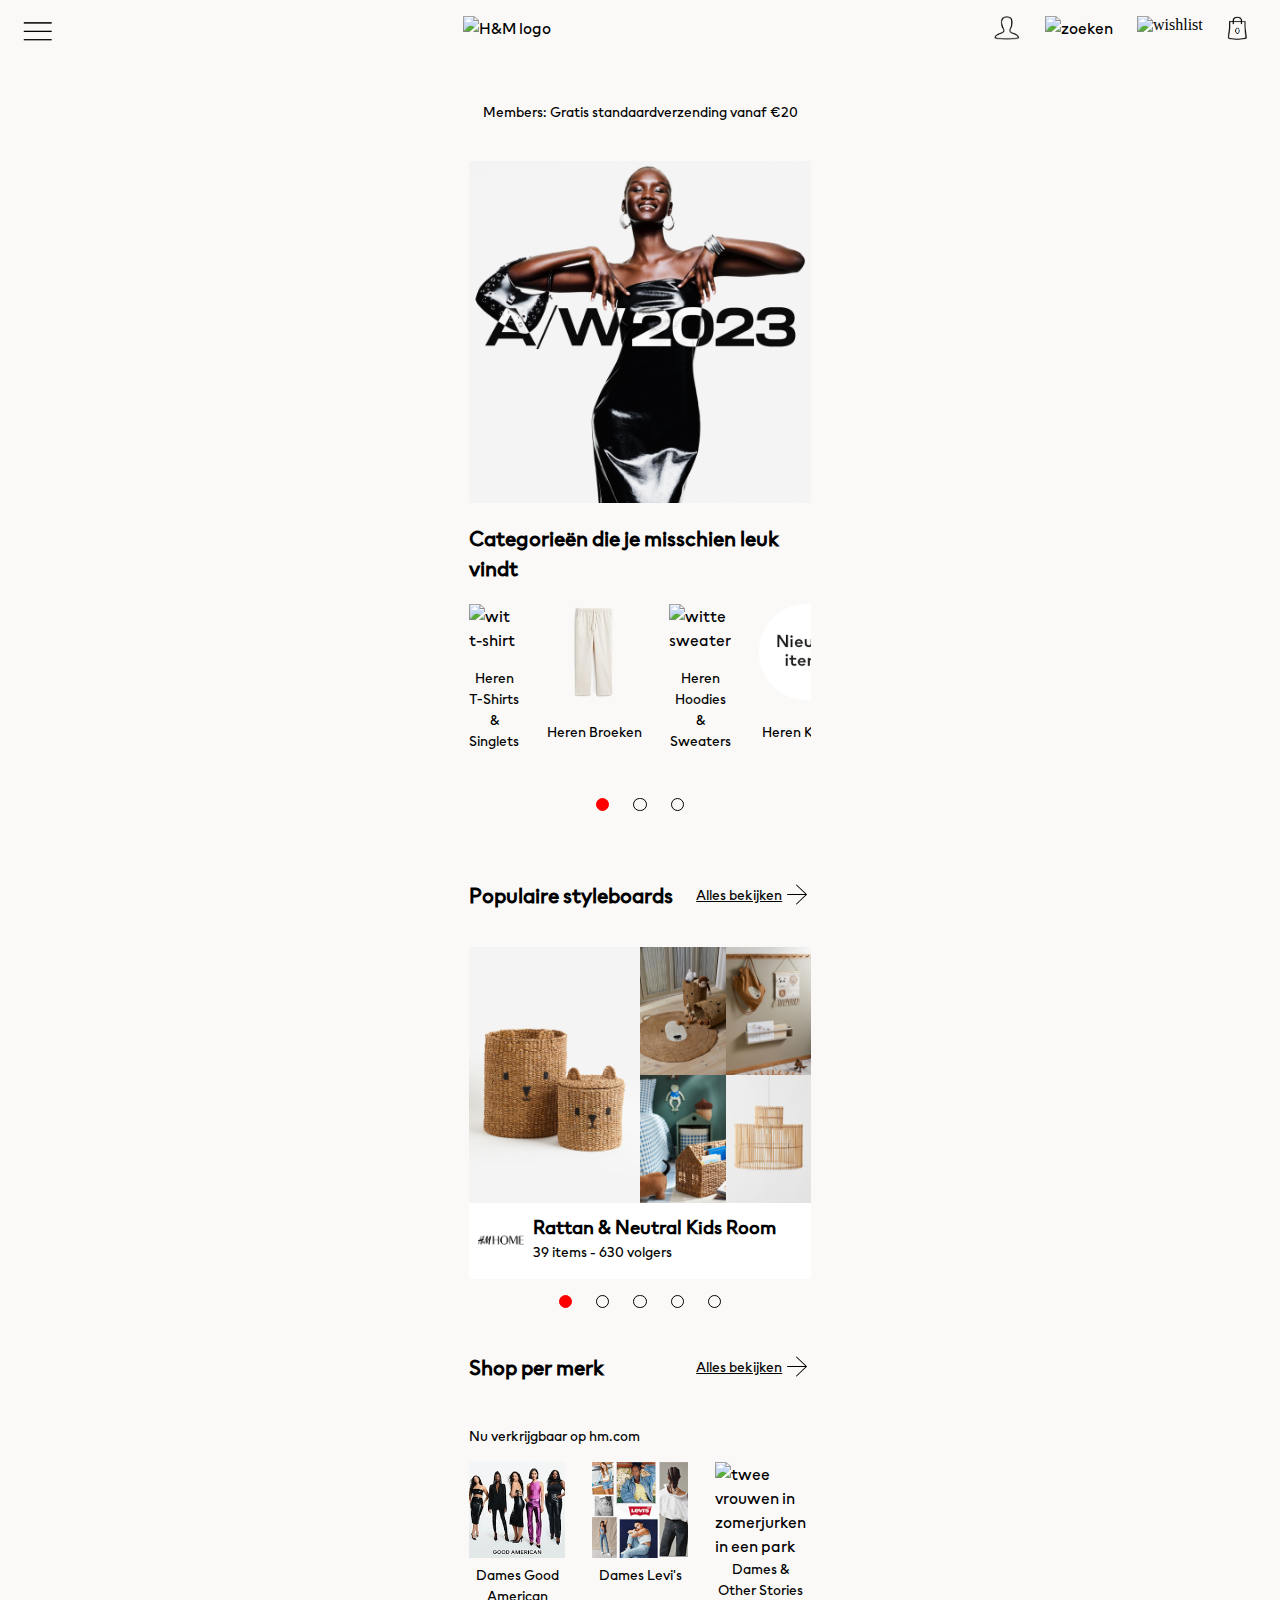
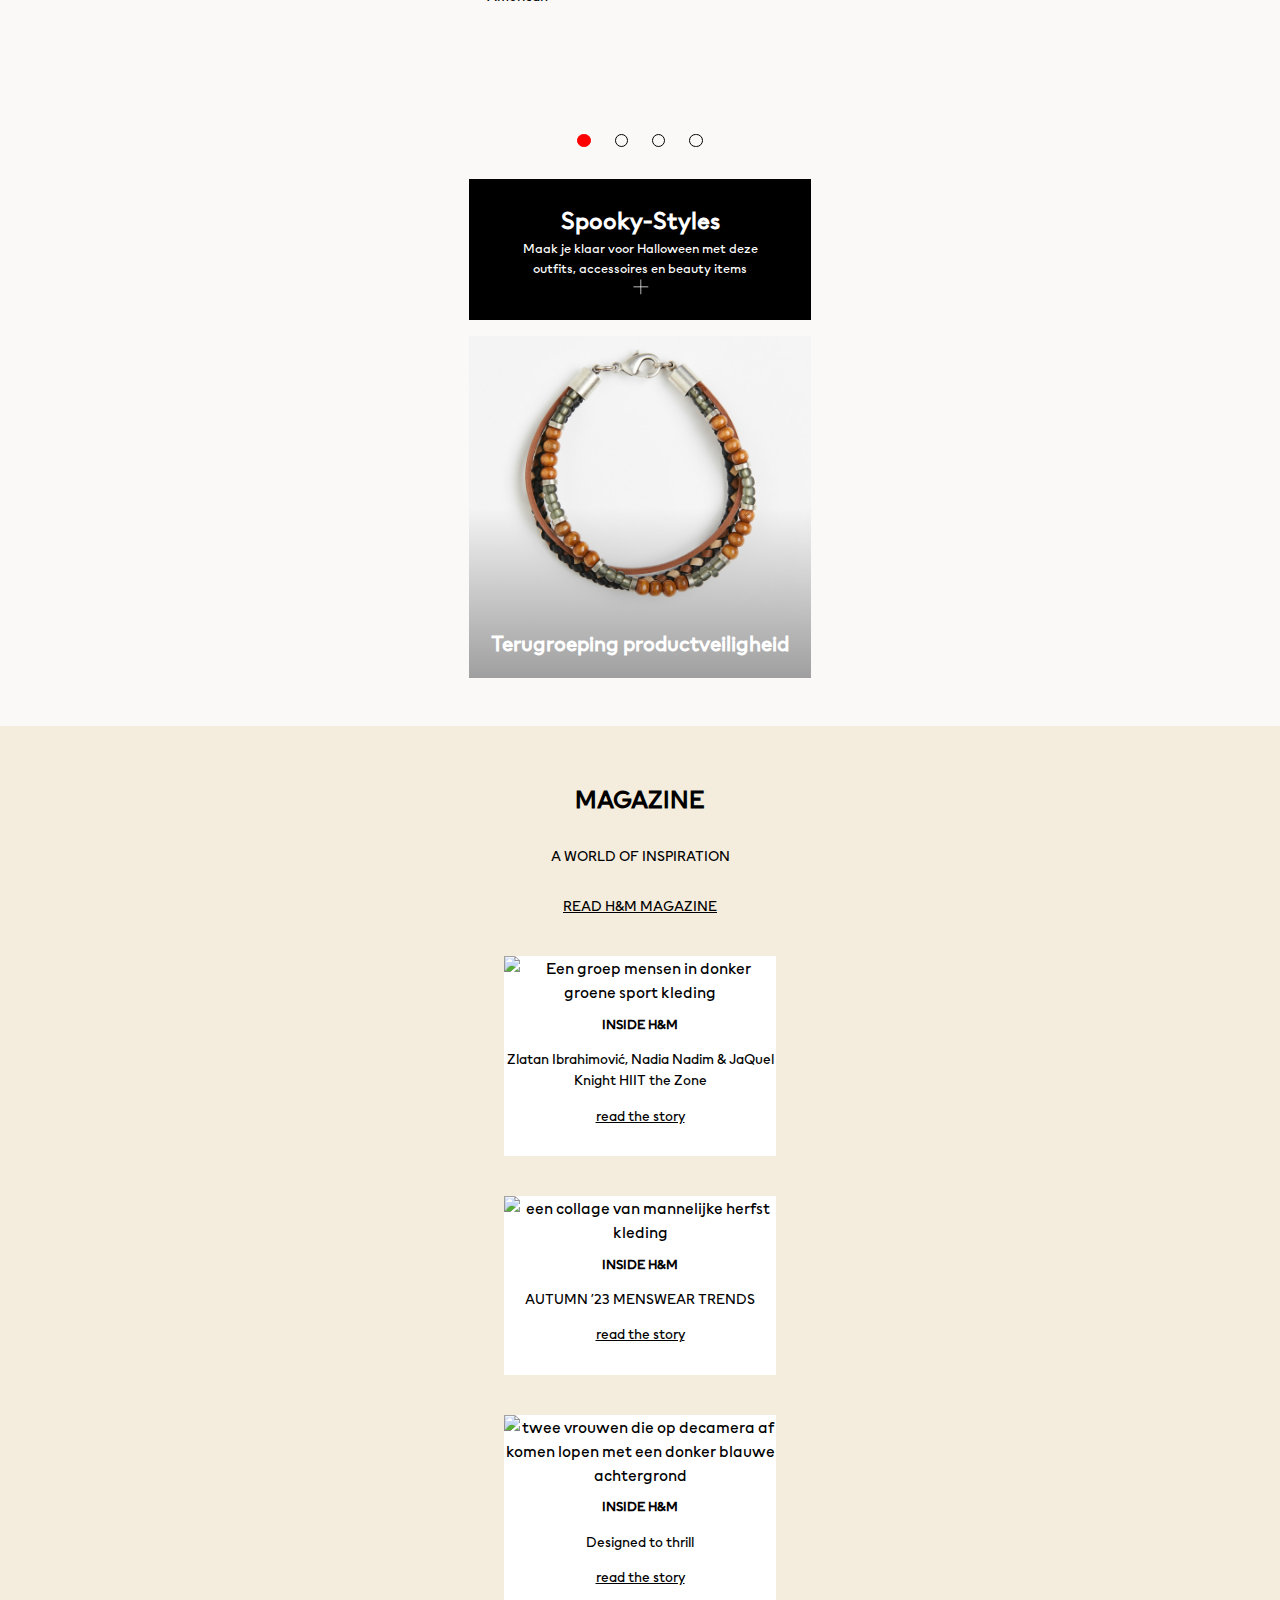
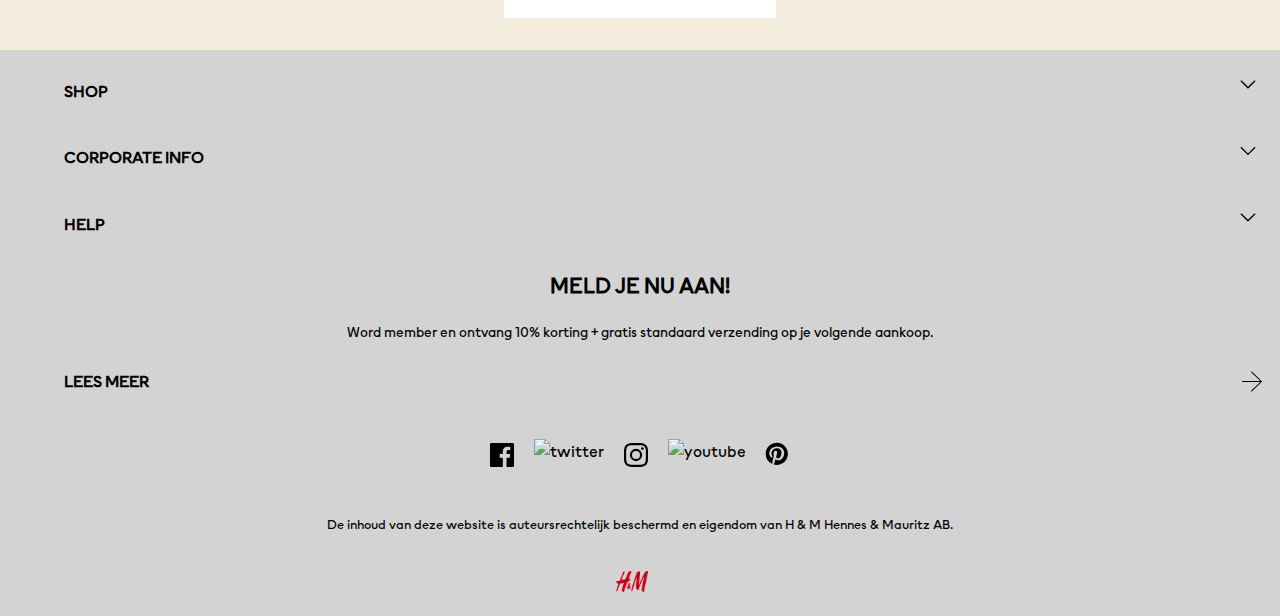
==== index.html @ d202ecd7 "Add files via upload" ====
<!doctype html>
<html lang="nl">
	
<head>
	<meta charset="UTF-8">
	<meta name="author" content="Mara de Bruijn">
	<meta name="viewport" content="width=device-width, initial-scale=1">
	
	<title>homepage</title>
	
	<link href="styles/style.css" rel="stylesheet">
	<link rel="icon" type="image/svg+xml" href="images/henmlogo.png">
</head>

<body>
	<header>
		<nav>
			<button><img src="images/menuicon.PNG" alt="menu"></button>

		</nav>
            <a href="index.html"><img src="images/henmlogo.PNG" alt="H&M logo"></a>
		<ul>
			<section class="profiel">
				<li><img src="images/profielicon.PNG" alt="profiel">
				</li>
				<section class="profieldd">
					<a href="index.html"><h2>Inloggen</h2></a>
					<a href="index.html"><p>Mijn account</p></a>
					<a href="index.html"><p>Membership info</p></a>
					<a href="index.html"><p>Nog geen member? Meld je hier aan!</p></a>
				</section>
				</section>
			<li><a href="index.html"><img src="images/zoekicon.PNG" alt="zoeken"></a></li>
			<li><img id="heart" src="images/wishlisticon.PNG" alt="wishlist"></li>
			<li><a href="index.html"><img src="images/carticon.PNG" alt="winkelwagen"></a></li>
		</ul>
	</header>
<main>
	
	<a href="index.html"><h2 class="members">Members: Gratis standaardverzending vanaf €20</h2></a>

    <h1>A/W2023</h1>
	<section class="block1">
		<a href="index.html"><img src="images/mainmodel.jpg" class="img1" alt="Vrouwelijk model met een zwarte jurk. De text op de afbeelding is A/W2023.">
		</a>

	</section>

	<section class="tussendoor">

		<h3> Categorieën die je misschien leuk vindt </h3>
		<ul>
			<li id="stshirt">
				<a href="index.html"><img src="images/tshirt.png" alt="wit t-shirt">
				<p>heren t-shirts & singlets</p></a>
			</li>

			<li>
				<a href="index.html"><img src="images/joggingbroek.jpg" alt="witte broek gemaakt van een zachte stof">
				<p>heren broeken</p></a>
			</li>

			<li>
				<a href="index.html"><img src="images/sweater.jpg" alt="witte sweater">
				<p>heren hoodies & sweaters</p></a>
			</li>

			<li id="snieuw">
				<a href="index.html"><img src="images/nieuweitems.png" alt="een witte cirkel met hierin de tekst: Nieuwe Items">
				<p>heren kleding</p></a>
			</li>

			<li>
				<a href="index.html"><img src="images/broek.jpg" alt="witte spijkerbroek">
				<p>heren jeans</p></a>
			</li>

			<li>
				<a href="index.html"><img src="images/pyjama.jpg" alt="witte jas">
				<p>heren jassen & mantels</p></a>
			</li>

			<li id="soverhemd">
				<a href="index.html"><img src="images/overhemd.jpg" alt="wit overhemd">
				<p>heren overhemds</p></a>
			</li>

			<li>
				<a href="index.html"><img src="images/hnmhome.jpg" alt="witte vaas">
				<p>h&m HOME</p></a>
			</li>

			<li>
				<a href="index.html"><img src="images/jasje.jpg" alt="witte blazer">
				<p>heren premium selection</p></a>
			</li>
		</ul>

		<section class="knop">
			<button id="rec1" class="clicked"></button>
			<button id="rec2" class="unclicked"></button>
			<button id="rec3" class="unclicked"></button>
		</section>
			
	</section>
	
	<section class="scrollgroup2">
		
		<section class="titeltekst">
			<h3>Populaire styleboards</h3>
			<a href="index.html"><p>Alles bekijken</p></a>
		</section>

		<ul>
                <li id="sgslide1">
					<a href="index.html">
                    <img src="images/rattan1.jpg" alt="twee rattan mandjes met een dieren-gezicht.">
                    <img src="images/rattan2.jpg" alt="dezelfde mandjes, en een kleed van hezelfde materiaal">
                    <img src="images/rattan3.jpg" alt="kapstok met twee rattan tasjes hieraan">
                    <img src="images/rattan4.jpg" alt="kamer met een rattan stijl">
                    <img src="images/rattan5.jpg" alt="rattan lampenkap">
                    
                    <section>
                        <img src="images/hnmhome.jpeg" alt="">
                        <h4>rattan & neutral kids room</h4>
                        <p>39 items - 630 volgers</p>
                    </section>
				</a>
                </li>


                <li id="sgslide2">
					<a href="index.html">
                    <img src="images/refresh1.jpg" alt="wit kleed">
                    <img src="images/refresh2.jpg" alt="bruine wasmand">
                    <img src="images/refresh3.jpg" alt="blauw, glazen vaasje">
                    <img src="images/refresh4.jpg" alt="een houten nachtkastje naast een wit bed">
                    <img src="images/refresh5.jpg" alt="een witte lamp met bruine ondersteuning">
                    
                    <section>
                        <img src="images/hnmhome.jpeg" alt="">
                        <h4>home refresh</h4>
                        <p>40 items - 1892 volgers</p>
                    </section>
					</a>
                </li>


                <li id="sgslide3">
					<a href="index.html">
                    <img src="images/autumn1.jpg" alt="een riete mandje">
                    <img src="images/autumn2.jpg" alt="twee mandjes en een kleed">
                    <img src="images/autumn3.jpg" alt="zacht wit kleed">
                    <img src="images/autumn4.jpg" alt="geel kussen">
                    <img src="images/autumn5.jpg" alt="woonkamer met herfst kleuren">
                    
                    <section>
                        <img src="images/hnmhome.jpeg" alt="">
                        <h4>getting autumn ready</h4>
                        <p>38 items - 712 volgers</p>
                    </section>
				</a>
                </li>


                <li id="sgslide4">
					<a href="index.html">
                    <img src="images/classic1.jpg" alt="spiegel met een goude rand">
                    <img src="images/classic2.jpg" alt="twee goude bakjes">
                    <img src="images/classic3.jpg" alt="een goude kaarsenhouder">
                    <img src="images/classic4.jpg" alt="vaas met een marmer patroon">
                    <img src="images/classic5.jpg" alt="goude kaarsenhouder met drie houders">
                    
                    <section>
                        <img src="images/hnmhome.jpeg" alt="">
                        <h4>a classic touch</h4>
                        <p>16 items - 510 volgers</p>
                    </section>
				</a>
                </li>


                <li id="sgslide5">
					<a href="index.html">
                    <img src="images/baby1.jpg" alt="wit slabbetje">
                    <img src="images/baby2.jpg" alt="groene baby romper met een klein jasje">
                    <img src="images/baby3.jpeg" alt="baby met een kleurrijke hoed">
                    <img src="images/baby4.jpg" alt="groen gestreepte outfit voor een baby">
                    <img src="images/baby5.jpg" alt="jasje met meerdere gekleurde plekken">
                    
                    <section>
                        <img src="images/henmlogo.png" alt="">
                        <h4>baby exclusive</h4>
                        <p>22 items - 6129 volgers</p>
                    </section>
				</a>                
                </li>

		</ul>
	</section>

	
	<section class="knop">
		<button id="select1" class="clicked"></button>
		<button id="select2" class="unclicked"></button>
		<button id="select3" class="unclicked"></button>
		<button id="select4" class="unclicked"></button>
		<button id="select5" class="unclicked"></button>
	</section>


	<section class="scrollgroup3">
		
		<section class="titeltekst">
			<h3>Shop per merk</h3>
			<a href="index.html"><p>Alles bekijken</p></a>
		</section>

			<p>Nu verkrijgbaar op hm.com</p>

		<ul>
                <li id="merk1">
					<a href="index.html">
                    <img src="images/good-american.jpg" alt="4 vrouwen in zwarte kleding, en een in roze">
                    <p>dames good american</p>
				</a>
                </li>

                <li>
					<a href="index.html">
                    <img src="images/levis.png" alt="collage van fotos van vrouwen die levi producten dragen">
                    <p>dames levi's</p>
				</a>
                </li>

                <li>
					<a href="index.html">
                    <img src="images/stories.png" alt="twee vrouwen in zomerjurken in een park">
                    <p>dames & other stories</p>
				</a>
                </li>

                <li id="merk2">
					<a href="index.html">
                    <img src="images/vans.jpg" alt="man met een bord waarop het vans logo staat">
                    <p>heren vans</p>
				</a>
                </li>

                <li>
					<a href="index.html">
                    <img src="images/arket.png" alt="man in een witte bloes en de tekst arket">
                    <p>heren ARKET</p>
				</a>
                </li>

                <li>
					<a href="index.html">
                    <img src="images/reima.png" alt="blij kind in een winter jas, met de tekst reima">
                    <p>kinderen reima</p>
				</a>
                </li>

                <li id="merk3">
					<a href="index.html">
                    <img src="images/kinderarket.jpg" alt="kind in een nette blauwe jas, met de tekst arket">
                    <p>kinderen ARKET</p>
				</a>
                </li>

                <li>
					<a href="index.html">
                    <img src="images/fila.png" alt="twee kinderen in fila kleding. het fila logo staat groot boven hen op geplakt.">
                    <p>kinderen FILA</p>
				</a>
                </li>

                <li>
					<a href="index.html">
                    <img src="images/homearket.jpg" alt="tafel met een aantal blauwe borden en een blauwe vaas, met de tekst arket">
                    <p>H&M HOME ARKET</p>
				</a>
                </li>

                <li id="merk4">
					<a href="index.html">
                    <img src="images/postery.jpg" alt="vrolijk gedecoreerde woonkamer, met de tekst postery">
                    <p>H&M HOME postery</p>
				</a>
                </li>

		</ul>

		<section class="knop">
			<button id="mknop1" class="clicked"></button>
			<button id="mknop2" class="unclicked"></button>
			<button id="mknop3" class="unclicked"></button>
			<button id="mknop4" class="unclicked"></button>
		</section>

	</section>



	<section class="spooky">

		<section>
			<h2>spooky-styles</h2>
			<p>Maak je klaar voor Halloween met deze outfits, accessoires en beauty items</p>
		</section>

		<section>
			<ul class="closed">
                    <li>
						<a href="index.html">
                        <h2>Dames</h2>
                        <img src="images/pijltje.svg" alt="">
					</a>
                    </li>
               
                    <li>
						<a href="index.html">
                        <h2>Baby</h2>
                        <img src="images/pijltje.svg" alt="">
					</a>
                    </li>
                
                    <li>
						<a href="index.html">
                        <h2>Kinderen</h2>
                        <img src="images/pijltje.svg" alt="">
					</a> 
                    </li>
                
                    <li>
						<a href="index.html">
                        <h2>H&M HOME</h2>
                        <img src="images/pijltje.svg" alt="">
					</a>
                    </li>
              
                    <li>
						<a href="index.html">
                        <h2>Beauty</h2>
                        <img src="images/pijltje.svg" alt="">
					</a>
                    </li>

			</ul>
		</section>
	</section>



    <a href="index.html" class="ablock"> 
        <section class="block2">

            <section></section>
            
            <h3>Terugroeping productveiligheid</h3>
            
            <img src="images/recalled.jpg" class="img2" alt="Een armband met een aantal bruine bedeltjes.">

        </section>
    </a>


	<section class="lastpart">

		<section class="magazine">
            <a href="index.html">
                <h2>magazine</h2>
                <p>a world of inspiration</p>
                <p>read h&m magazine</p>
            </a>
		</section>
		
		<section class="story">
            <a href="index.html">
                <img src="images/story1.jpg" alt="Een groep mensen in donker groene sport kleding">
                <h2>inside h&m</h2>
                <p>Zlatan Ibrahimović, Nadia Nadim & JaQuel Knight HIIT the Zone</p>
                <p>read the story</p>
            </a>
		</section>

		<section class="story">
            <a href="index.html">
                <img src="images/story2.jpg" alt="een collage van mannelijke herfst kleding">
                <h2>inside h&m</h2>
                <p>AUTUMN ’23 MENSWEAR TRENDS</p>
                <p> read the story</p>
            </a>
		</section>

		<section class="story">
            <a href="index.html">
                <img src="images/story3.jpg" alt="twee vrouwen die op decamera af komen lopen met een donker blauwe achtergrond">
                <h2>inside h&m</h2>
                <p>Designed to thrill</p>
                <p> read the story</p>
            </a>
		</section>



	</section>



</main>
<footer>

	<section id="shop">
		<article><h2>shop</h2><img src="images/dropdwn.svg" alt=""></article>
		<section class="closed">
			<ul>
				<li>
					<a href="index.html">dames</a>
				</li>
				<li>
					<a href="index.html">heren</a>
				</li>
				<li>
					<a href="index.html">divided</a>
				</li>
				<li>
					<a href="index.html">baby</a>
				</li>
				<li>
					<a href="index.html">kinderen</a>
				</li>
				<li>
					<a href="index.html">H&M HOME</a>
				</li>
				<li>
					<a href="index.html">sport</a>
				</li>
				<li>
					<a href="index.html">&brands</a>
				</li>
			</ul>
		</section>
	</section>

	<section id="corp">
		<article><h2>corporate info</h2><img src="images/dropdwn.svg" alt=""></article>
		<section class="closed">
			<ul>
				<li>
					<a href="index.html">carriére</a>
				</li>
				<li>
					<a href="index.html">over h&m group</a>
				</li>
				<li>
					<a href="index.html">duurzaamheid h&m group</a>
				</li>
				<li>
					<a href="index.html">press</a>
				</li>
				<li>
					<a href="index.html">investor relations</a>
				</li>
				<li>
					<a href="index.html">corporate governance</a>
				</li>
			</ul>
		</section>
		</section>

		<section id="help">
			<article><h2>help</h2><img src="images/dropdwn.svg" alt=""></article>
			<section class="closed">
				<ul>
					<li>
						<a href="index.html">klantenservice</a>
					</li>
					<li>
						<a href="index.html">mijn account</a>
					</li>
					<li>
						<a href="index.html">store locator</a>
					</li>
					<li>
						<a href="index.html">voorwaarden & privacy</a>
					</li>
					<li>
						<a href="index.html">contact</a>
					</li>
					<li>
						<a href="index.html">giftcards</a>
					</li>
					<li>
						<a href="index.html">oplichting melden</a>
					</li>
					<li>
						<a href="index.html">kennisgeven inzake cookies</a>
					</li>
					<li>
						<a href="index.html">cookie settings</a>
					</li>
				</ul>
			</section>
		</section>


	<h3>meld je nu aan!</h3>
	<p>Word member en ontvang 10% korting + gratis standaard verzending op je volgende aankoop. </p>

	<a href="index.html" class="lees"><h2>lees meer</h2> <img src="images/pijltje.svg" alt=""></a>

	<section class="socialmedia">
        <a href="index.html"><img src="images/fb.svg" alt="facebook"></a>
        <a href="index.html"><img src="images/twitter.svg" alt="twitter"></a>
        <a href="index.html"><img src="images/instagram.svg" alt="instagram"></a>
        <a href="index.html"><img src="images/youtube.svg" alt="youtube"></a>
        <a href="index.html"><img src="images/pinterest.svg" alt="pinterest"></a>
	</section>

	<p id="bron">De inhoud van deze website is auteursrechtelijk beschermd en eigendom van H & M Hennes & Mauritz AB.</p>
	
	<article class="eindplaatje">
		<img src="images/henmlogo.png" alt="">
	</article>





    <script defer src="scripts/script.js"></script>

</footer>
</body>
	
</html>
---- styles/style.css ----
/**************/
/* CSS REMEDY */
/**************/
*, *::after, *::before {
    box-sizing:border-box;  
  }
  
  
  
  
  
  
  /*********************/
  /* CUSTOM PROPERTIES */
  /*********************/


  /* In dit gedeelte zet ik alle algemene code neer, die ik over bijna heel mijn website gebruik */


  :root {
      /* startje */
      --color-background: #faf9f8;
      --color-details: red;
      --color-other1: white;
      --color-other2: black;
      --color-other3: gray;
      --color-other4: lightgray;
      --general-size: 21.375em;
  }
  
  @font-face {
      font-family: "HMsans";
      src:url("/fonts/HM-Sans-Regular/HM-Sans-Regular.ttf")
  }
  
  html{
      scroll-behavior: smooth;
  }
  
  body{
      margin: 0;
  }
  
  ul{
      scroll-behavior: smooth;
  }
  
  
  /****************/
  /*     TEXT     */
  /****************/
  

  /* code voor al mijn text, waaronder linkjes (a) */


  h1, h2, h3, h4, p, a{
      font-family: "HMsans";
  }
  
  h1{
    color: transparent;
    font-size: 0.1em;
  }

 .members{
      margin: 7em 2em 2em 2em;
      font-size: .9em;
      font-weight:300;
      text-align: center;
  }

  h3{
      font-size: 1.3em;
  }
  
  h4{
      font-size: 1.2em;
  }
  
  p{
      font-size: .9em;
  }

  a{
    color: var(--color-other2);
    text-decoration: none;
  }

  a:hover{
    text-decoration: underline;
  }
  
  .titeltekst{
      display: flex;
      justify-content: space-between;
      align-items: center;
      padding: 0;
      margin: 0;
  }
  
  .titeltekst p{
      text-decoration: underline;
      line-height: 4em;
  }
  
  .titeltekst p::after{
      content: "";
      display: inline;
      background: url(/images/pijltje.svg) no-repeat;
      background-position: center center;
      padding: 0 1em;
  }
  
  
  /******************************/
  /*       ronde knopjes        */
  /******************************/
  

  /* code voor de kleine navigatie-bolletjes die onder de scrollgroups staan */


  .knop{
      display: flex;
      justify-content: center;
      margin-bottom: 1em;
      gap: 1.5em;
  }
  
  .knop button{
      width: 1em;
      height: 1em;
      border-style: solid;
      border-radius: 100%;
      border-width: .1em;
      padding: 0;
  }
  
  .unclicked{
      border-color: var(--color-other2);
      background: transparent;
  }
  
  .knop button:hover{
      border-color: var(--color-details);
  }
  
  .clicked{
      border-color: var(--color-details);
      background: var(--color-details);
  }
  
  
  /****************/
  /*  navigatie   */
  /****************/

  nav button{
    background: none;
	color: inherit;
	border: none;
	font: inherit;
	cursor: pointer;
	outline: inherit;
    height: 1.2em;
    align-items: center;
    margin-top: 0.2em;
  }

  /****************/
  /*    HEADER    */
  /****************/
  
  body{
      background-color: var(--color-background);
  }
  
  header{
      display: flex;
      justify-content: space-between;
      padding: 1em;
      background-color: var(--color-background);
      top: 0;
      width: 100%;
      position: fixed;
      z-index: 20;
  }

  header img{
      height: 1.5em;
  }
  
  header ul{
      display: flex;
      list-style-type: none;
      gap: 1.5em;
      margin: 0;
      margin-right: 1em;
  }
  
  .profieldd{
      display: none;
      position: absolute;
      float: left;
      width: 70%;
      padding-bottom: .5em;
      background-color: var(--color-background);
      box-shadow: 0px 8px 16px 0px rgba(0,0,0,0.2);
      left:0;
  }
  
  .profieldd h2{
      text-align: center;
      font-size: 1.2em;
      margin: 1em;
      padding: 1em 0;
      color: var(--color-other1);
      background-color: var(--color-other2);
  }
  
  .profieldd h2:hover{
      background-color: var(--color-other3);
  }
  
  .profieldd p{
      margin-left: 1em;
  }
  
  .profieldd a:nth-of-type(4){
      color: var(--color-other3);
      font-size: smaller;
  }
  
  .profiel:hover .profieldd{
      display: block;
  } 
  
  
  .dance{
    animation: dance .7s;
  }

  .rdance{
    animation: rdance .7s;
  }

  @keyframes dance{
    from {
        transform: rotate(0deg);
      }
      to {
        transform: rotate(359deg);
      }
    }

    @keyframes rdance {
        from {
            transform: rotate(0deg);
          }
          to {
            transform: rotate(359deg);
          }
        }
  
  /* https://www.w3schools.com/css/css3_animations.asp 
  https://linuxhint.com/rotate-animation-css/ */


  /******************************/
  /*   section eerste blokje    */
  /******************************/
  .block1{
      display: flex;
      height: var(--general-size);
      margin: 0 auto;
      justify-content: center;
  }
  
  .img1{
      height: var(--general-size);
  }
  
  /******************************/
  /*       scoll group 1        */
  /******************************/
  
  .tussendoor{
      margin: 0 auto;
      width: var(--general-size);
  }
  
  .tussendoor ul{
      display: flex;
      overflow-x: scroll;
      scroll-snap-type: x mandatory;
      list-style-type: none;
      padding: 0;
      margin-bottom: 0;
      gap: 1.7em;
  }
  
  .tussendoor li{
      scroll-snap-align: start;
      width: 6em;
  }
  
  .tussendoor img{
      width: 6em;
  }
  
  .tussendoor p{
      text-transform: capitalize;
      text-align: center;
  }
  
  /******************************/
  /*       scoll group 2        */
  /******************************/
  
  .scrollgroup2{
      margin: 0 auto;
      margin-top: 3em;
      width: var(--general-size);
  }

  .scrollgroup2 a{
    text-decoration: none;
  }

  .scrollgroup2 a:hover{
    text-decoration: underline;
  }
  
  .scrollgroup2 ul{
      display: grid;
      overflow-x: scroll;
      scroll-snap-type: x mandatory;
      grid-template-columns: 1fr 1fr 1fr 1fr 1fr;
      list-style-type: none;
      padding: 0;
      margin-bottom: 1em;
      gap: 1.7em;
  }
  
  .scrollgroup2 li a{
      scroll-snap-align: start;
      display: grid;
      grid-template-rows: 1fr 1fr .5fr;
      grid-template-columns: 2fr 1fr 1fr;
      width: var(--general-size);
      height: auto;
      background-color: var(--color-other1);
  }
  
  .scrollgroup2 img{
      width: 100%;
  }
  
  .scrollgroup2 li img:first-of-type{
      grid-column: 1/1;
      grid-row: 1/3;
  }
  
  .scrollgroup2 li img:nth-of-type(2){
      grid-column: 2/2;
      grid-row: 1/span 1;
  }
  
  .scrollgroup2 li img:nth-of-type(3){
      grid-column: 3/3;
      grid-row: 1/span 1;
  }
  
  .scrollgroup2 li img:nth-of-type(4){
      grid-column: 2/2;
      grid-row: 2/span 1;
  }
  
  .scrollgroup2 li img:nth-of-type(5){
      grid-column: 3/3;
      grid-row: 2/span 1;
  }
  
  .scrollgroup2 li section{
      display: grid;
      grid-column: 1/-1;
  
      grid-template-columns: 1fr 5fr;
      grid-template-rows: 1fr 1fr;
  }
  
  .scrollgroup2 li section img{
      width: 3em;
      height: auto;
      grid-row: 1/-1;
      margin: .5em;
      align-self: center;
  }
  
  .scrollgroup2 p, .scrollgroup2 h4{
      margin: 0;
  }
  
  .scrollgroup2 h4{
      text-transform: capitalize;
      margin-top: .5em;
  }
  
  /******************************/
  /*       scoll group 3        */
  /******************************/
  
  .scrollgroup3{
      margin: 0 auto 2em auto;
      width: var(--general-size);
  }
  
  .scrollgroup3 ul{
      display: flex;
      overflow-x: scroll;
      scroll-snap-type: x mandatory;
      list-style-type: none;
      padding: 0;
      margin-bottom: 0;
      gap: 1.7em;
  }
  
  .scrollgroup3 li{
      scroll-snap-align: start;
      width: 6em;
  }
  
  .scrollgroup3 img{
      width: 6em;
  }
  
  .scrollgroup3 li p{
      text-transform: capitalize;
      text-align: center;
      margin-top: 0;
      text-transform: capitalize;
  }
  
  /******************************/
  /*    spooky styles blokje    */
  /******************************/
  
  .spooky{
      background-color: var(--color-other1);
      width: var(--general-size);
      margin: 0 auto;
  }
  
  .spooky section:first-of-type{
      display: block;
      padding: 1.5em;
      text-align: center;
      background-color: var(--color-other2);
  }
  
  .spooky h2{
      color: var(--color-other1);
      text-transform: capitalize;
      margin: 0;
  }
  
  .spooky p{
      color: var(--color-other1);
      margin: 0 1em;
      font-size: smaller;
  }
  
  .spooky section:first-of-type::after{
      content: "";
      background: url(/images/plus.svg) no-repeat;
      background-position: center center;
      padding: 0 2em;
  }
  
  .min section:first-of-type::after{
    background: url(/images/min.svg) no-repeat;
    background-position: center center;
  }

  .closed{
      display: none;
      list-style-type: none;
      margin: 0;
      padding: 0;
  }
  
  .open{
      display: block;
  }
  
  .spooky a{
      display: flex;
      justify-content: space-between;
      padding: 1em;
      width: var(--general-size);
  }
  
  .spooky li h2{
      color: var(--color-other2);
      font-size: 1em;
  }
  
  .spooky li:hover{
      background-color: var(--color-other4);
  }
  
  .spooky a:hover{
      text-decoration: none;
  }
  
  
  /******************************/
  /*   terugroepings blokje     */
  /******************************/
  
  .block2{
      display: grid;
      width: var(--general-size);
      height: var(--general-size);
      margin: 0 auto;
      margin-top: 1em;
      grid-template-columns: 1fr 1fr 1fr 1fr 1fr 1fr;
      grid-template-rows: 1fr 1fr 1fr 1fr 1fr 1fr;
  }
  
  .ablock:hover{
      text-decoration: none;
  }

  .img2{
      grid-column: 1/-1;
      grid-row: 1/-1;
      width: var(--general-size);
  }
  
  .block2 section{
      grid-column: 1/-1;
      grid-row: 1/-1;
      background: linear-gradient(180deg,transparent 50%,rgba(0,0,0,.35));
      background-size: contain;
      z-index: 2;
  }
  
  .block2 h3{
      grid-column: 1/-1;
      grid-row: 6/6;
      text-align: center;
      color: var(--color-other1);
      z-index: 3;
  }
  
  /******************************/
  /*      laatste sectie        */
  /******************************/
  
  .lastpart{
      background-color: rgb(244, 237, 221);
      width: 100%;
      padding-bottom: 2em;
  }
  
  .magazine{
      text-transform: uppercase;
      text-align: center;
  }
  
  .magazine h2{
      padding-top: 2.3em;
  }
  
  .magazine h2, .magazine p{
      margin-bottom: 1em;
      margin-top: 2em;
  }

  .story{
      width: 17em;
      margin: 0 auto;
      margin-top: 2.5em;
      background-color: var(--color-other1);
      text-align: center;
      padding-bottom: 1em;
  }
  
  .story img{
      width: 17em;
  }
  
  .story h2{
      font-size: .8em;
      text-transform: uppercase;
  }

  .magazine a:hover, .story a:hover{
    text-decoration: none;
}

  .magazine p:last-of-type, .story p:last-of-type{
    text-decoration: underline;
}

  /******************************/
  /*          footer            */
  /******************************/
  
  footer{
      background-color: var(--color-other4);
  }
  
  footer h2{
    text-transform: uppercase;
    font-size: 1em;
    padding-top: 1em;
    margin-left: 5%;
  }

  footer a h2{
    font-size: 1em;
    color: var(--color-other2);
  }

  footer h3{
    text-align: center;
    text-transform: uppercase;
  }

  footer li{
    list-style-type: none;
  }

  footer a{
    color: var(--color-other2);
    text-decoration: none;

  }

  footer p{
    text-align: center;
    margin: 1em;
  }

  footer img{
    width: 2em;
  }

  footer p:last-of-type{
    font-size: .8em;
    padding-top: 2em;
  }

  footer article:hover{
    color: var(--color-details);
}

  footer article{
    display: flex;
    justify-content: space-between;
  }

  footer article img{
    margin-right: 1em;
  }






.lees{
    display: flex;
    justify-content: space-between;
}

.lees h2{
    padding: 0;
}

.lees img{
    width: 1.5em;
    margin-right: 1em;
}

.lees:hover, .lees:hover h2{
    color: var(--color-details);
}






.socialmedia{
    display: flex;
    justify-content: center;
    gap: 1em;
}

.socialmedia img{
    margin-left: 0;
    margin-top: 2em;
}

.socialmedia img:hover{
    filter: invert(53%) sepia(0%) saturate(0%) hue-rotate(146deg) brightness(95%) contrast(88%);
}

/* https://stackoverflow.com/questions/22252472/how-can-i-change-the-color-of-an-svg-element */
/* https://codepen.io/sosuke/pen/Pjoqqp */


.eindplaatje{
    display: flex;
    justify-content: center;
    padding: 1.5em;
}
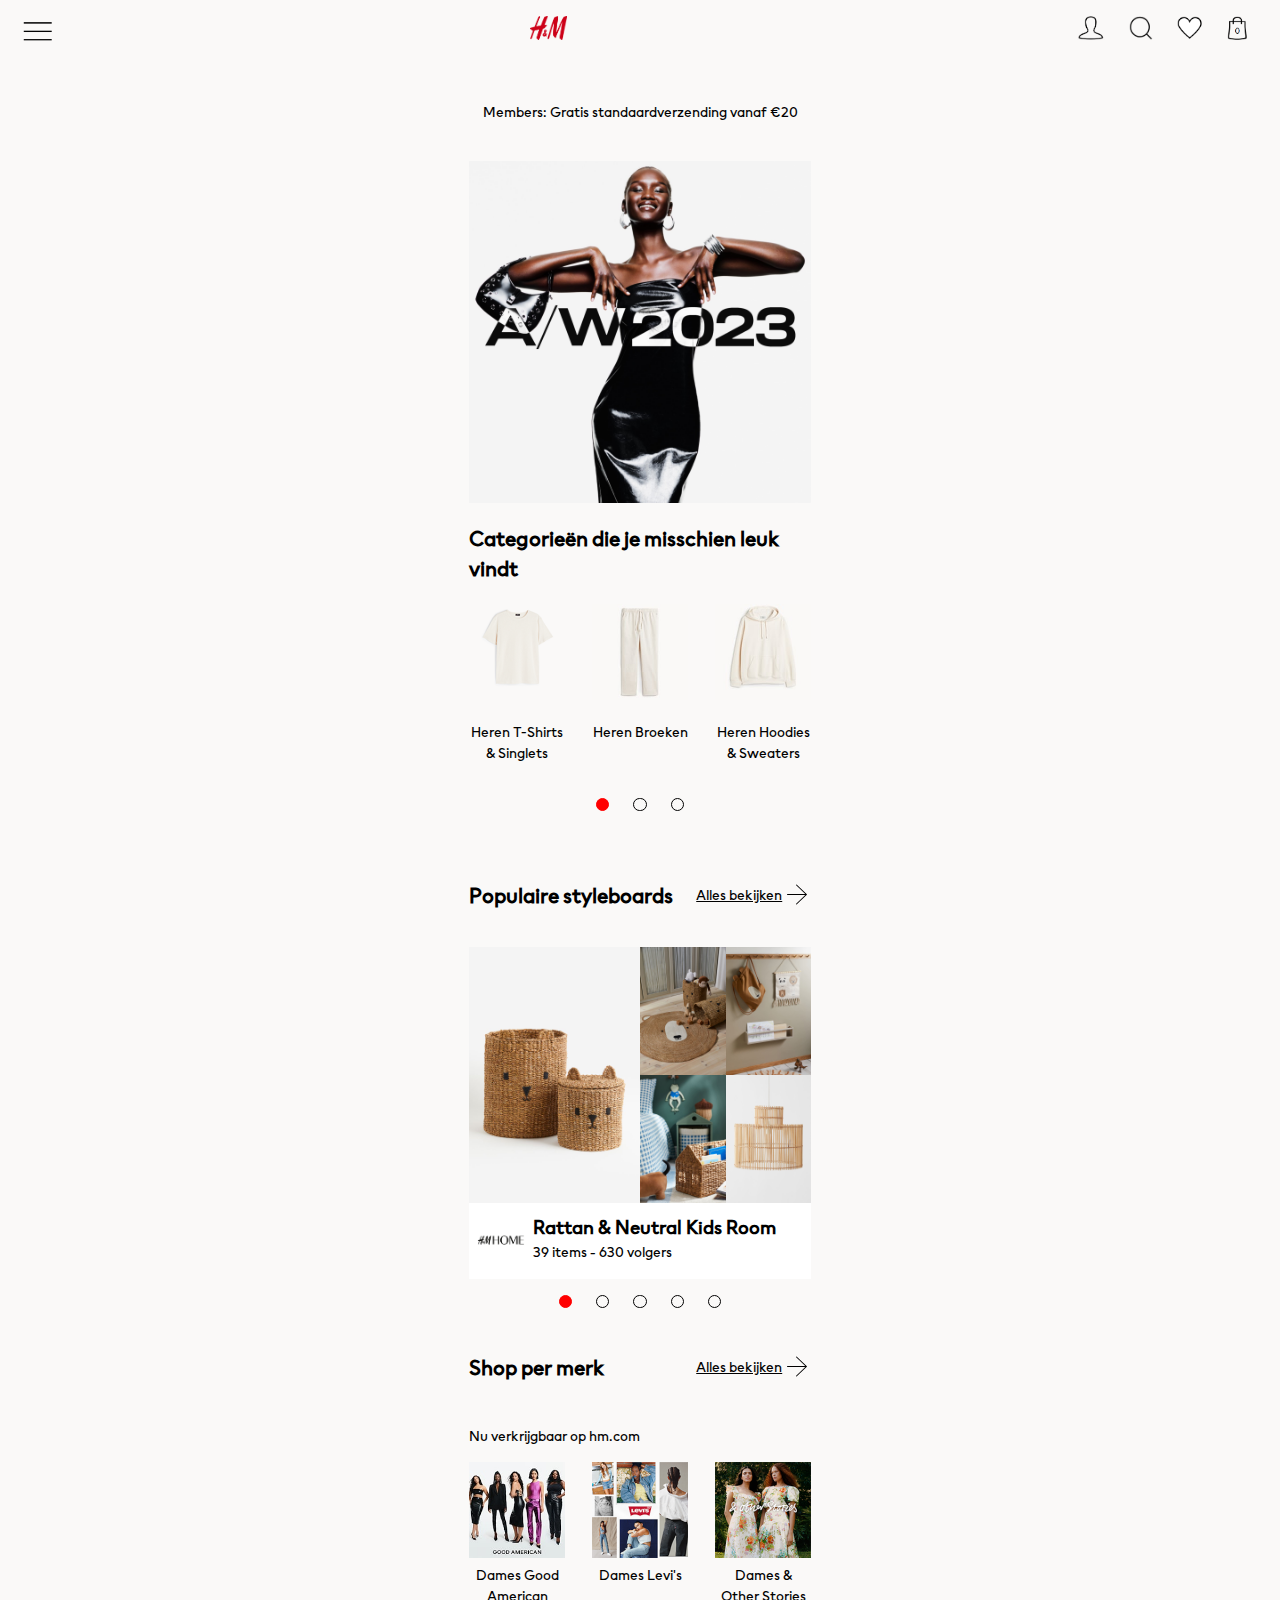
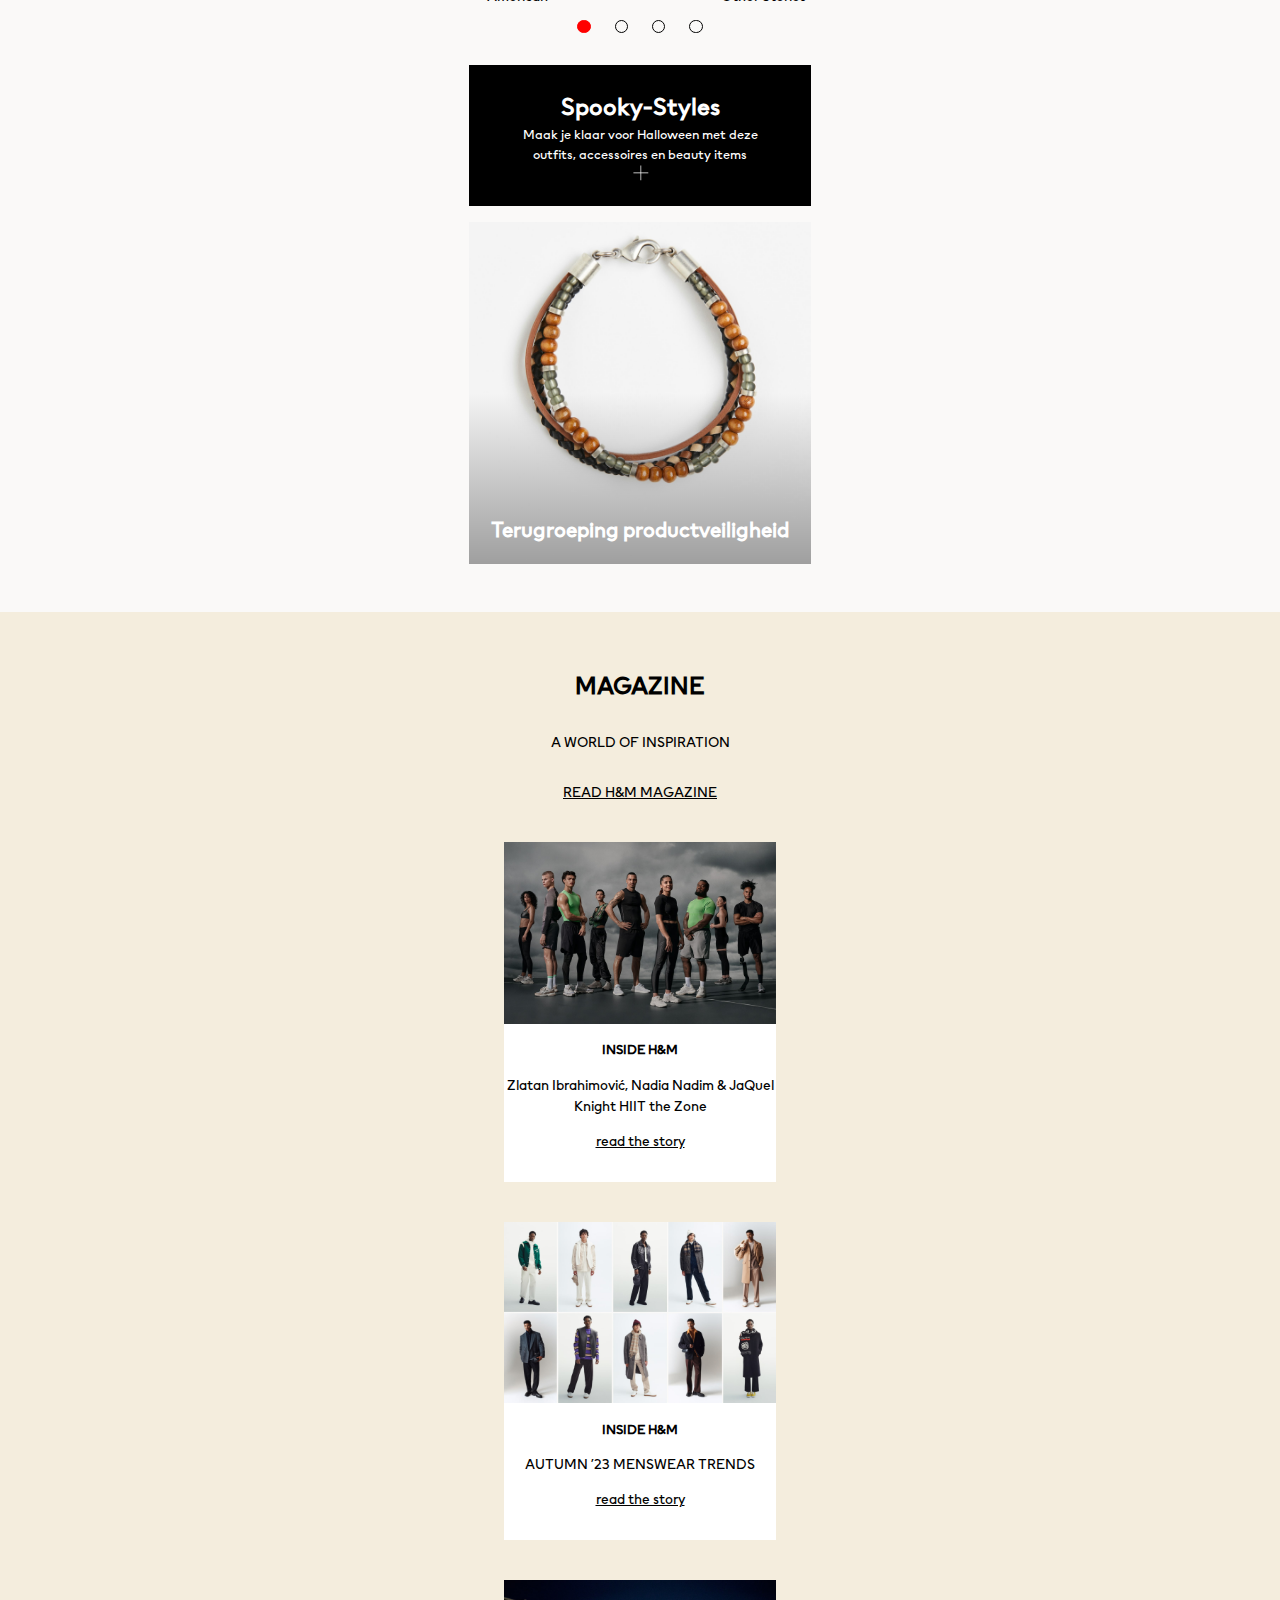
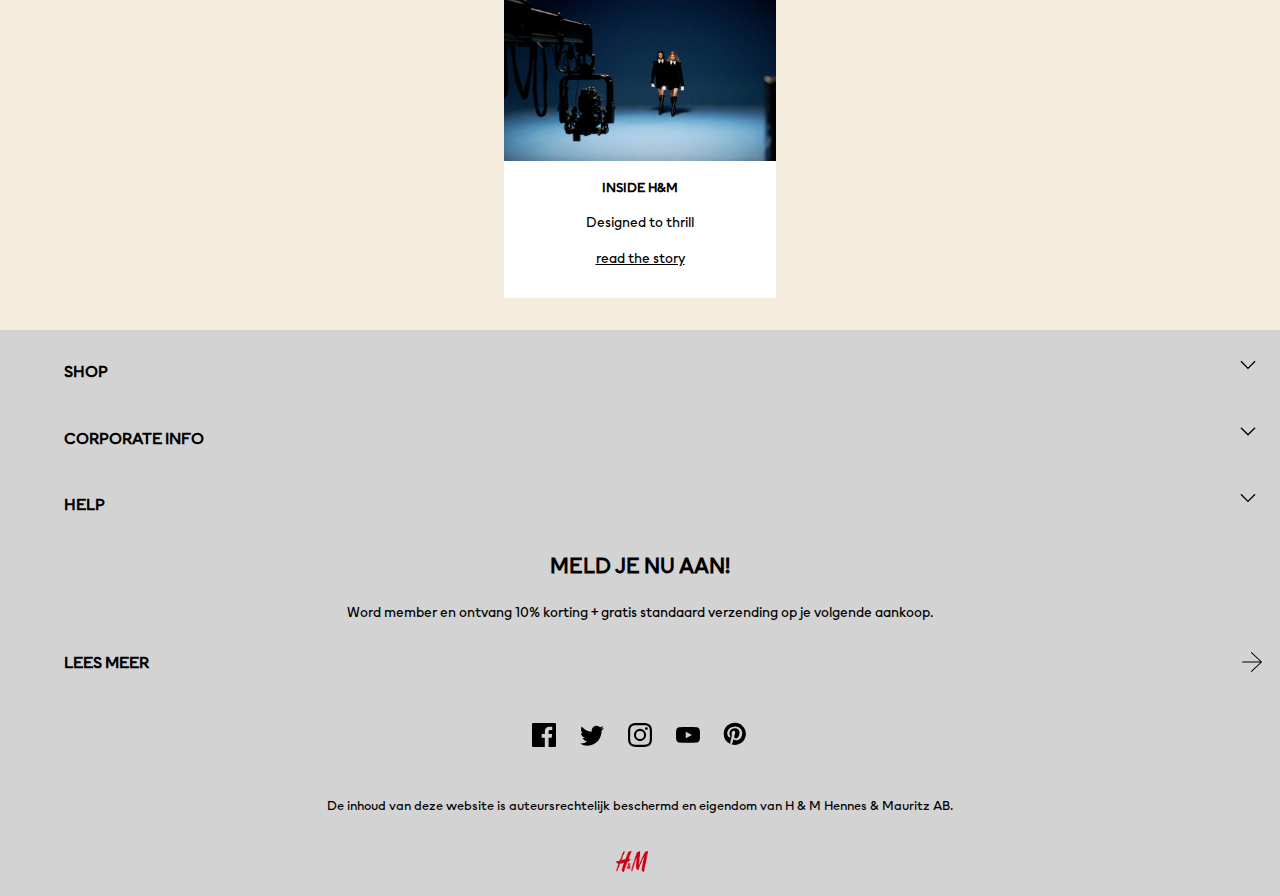
==== commit f3778366: "Update index.html" ====
--- a/index.html
+++ b/index.html
@@ -18,7 +18,7 @@
 			<button><img src="images/menuicon.PNG" alt="menu"></button>
 
 		</nav>
-            <a href="index.html"><img src="images/henmlogo.PNG" alt="H&M logo"></a>
+            <a href="index.html"><img src="images/henmlogo.png" alt="H&M logo"></a>
 		<ul>
 			<section class="profiel">
 				<li><img src="images/profielicon.PNG" alt="profiel">
@@ -533,4 +533,4 @@
 </footer>
 </body>
 	
-</html>+</html>
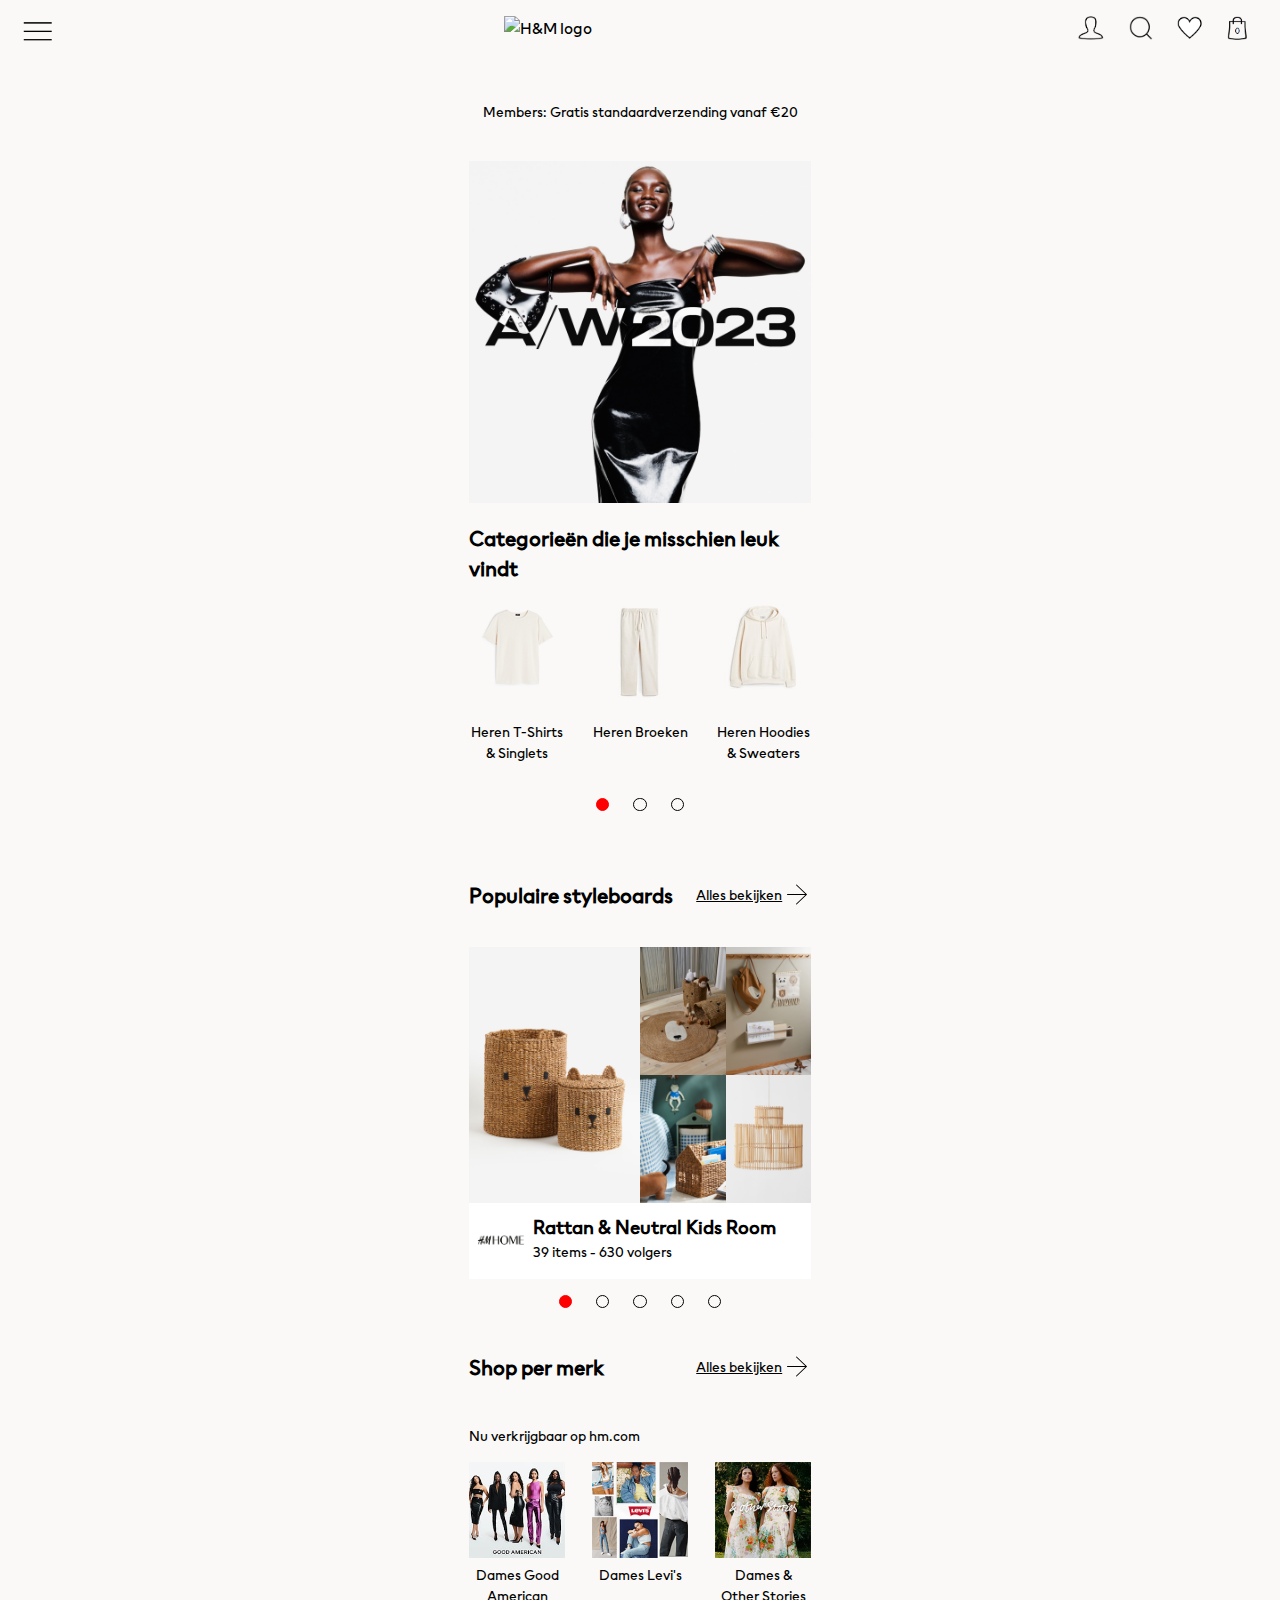
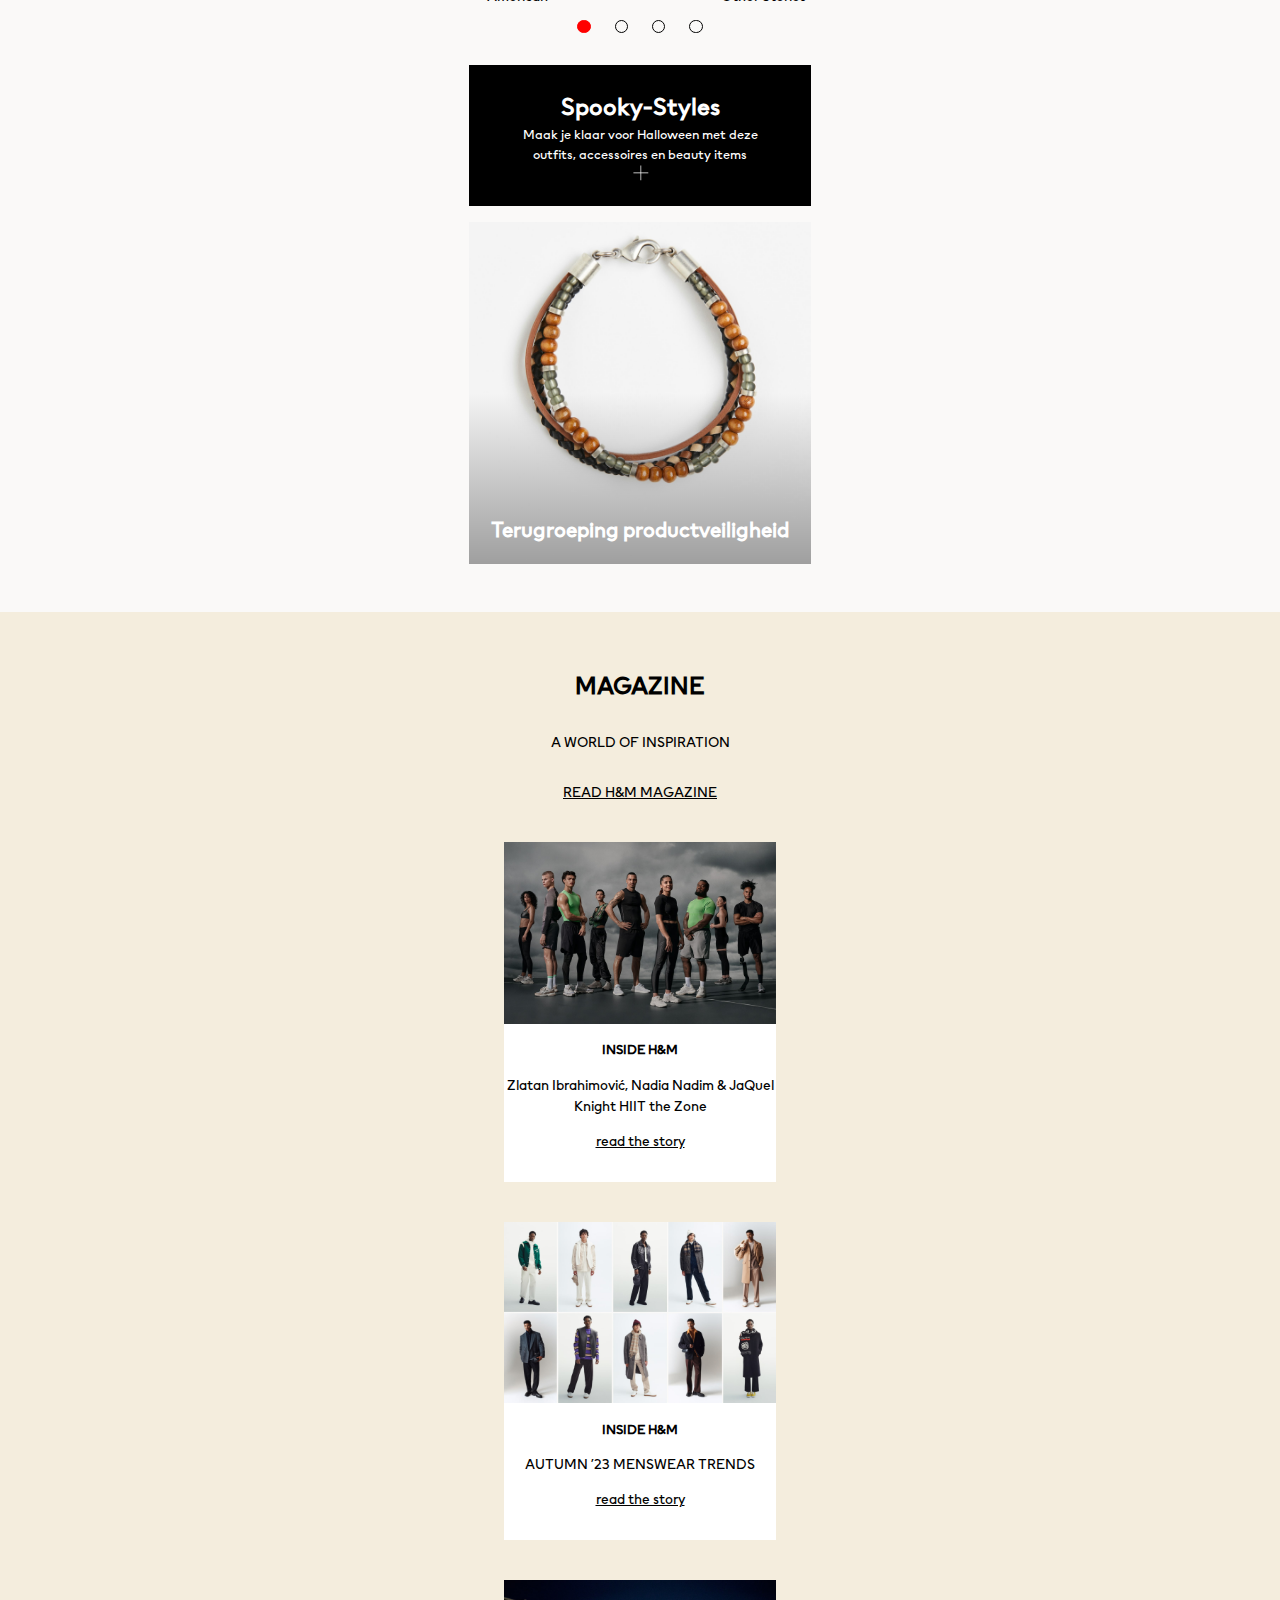
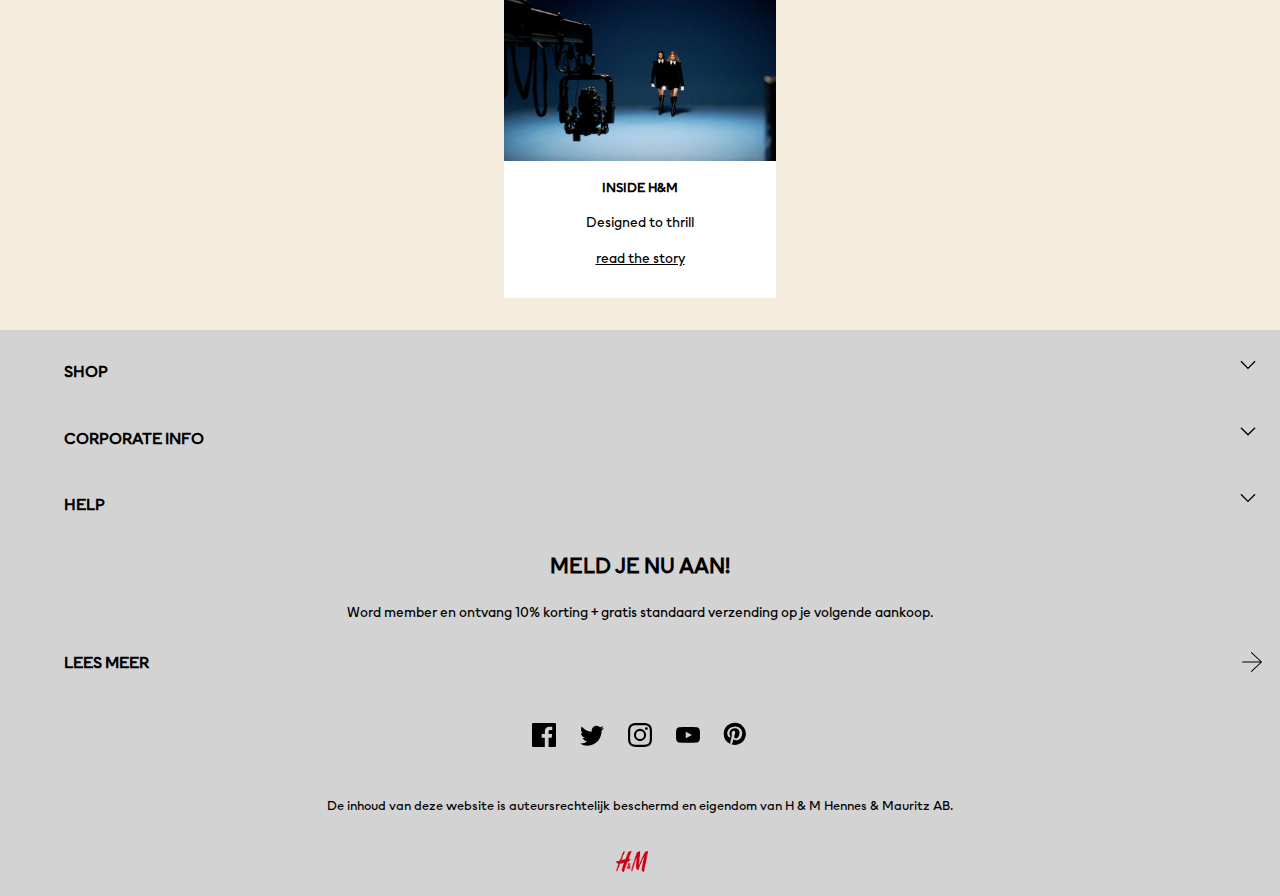
==== commit 10ebf10b: "Add files via upload" ====
--- a/index.html
+++ b/index.html
@@ -18,7 +18,7 @@
 			<button><img src="images/menuicon.PNG" alt="menu"></button>
 
 		</nav>
-            <a href="index.html"><img src="images/henmlogo.png" alt="H&M logo"></a>
+            <a href="index.html"><img src="images/henmlogo.PNG" alt="H&M logo"></a>
 		<ul>
 			<section class="profiel">
 				<li><img src="images/profielicon.PNG" alt="profiel">
@@ -533,4 +533,4 @@
 </footer>
 </body>
 	
-</html>
+</html>--- a/styles/style.css
+++ b/styles/style.css
@@ -31,7 +31,7 @@
   
   @font-face {
       font-family: "HMsans";
-      src:url("/fonts/HM-Sans-Regular/HM-Sans-Regular.ttf")
+      src:url("/fonts/hm-sans-regular/hm-sans-regular.ttf")
   }
   
   html{
@@ -719,4 +719,4 @@
     display: flex;
     justify-content: center;
     padding: 1.5em;
-}+}
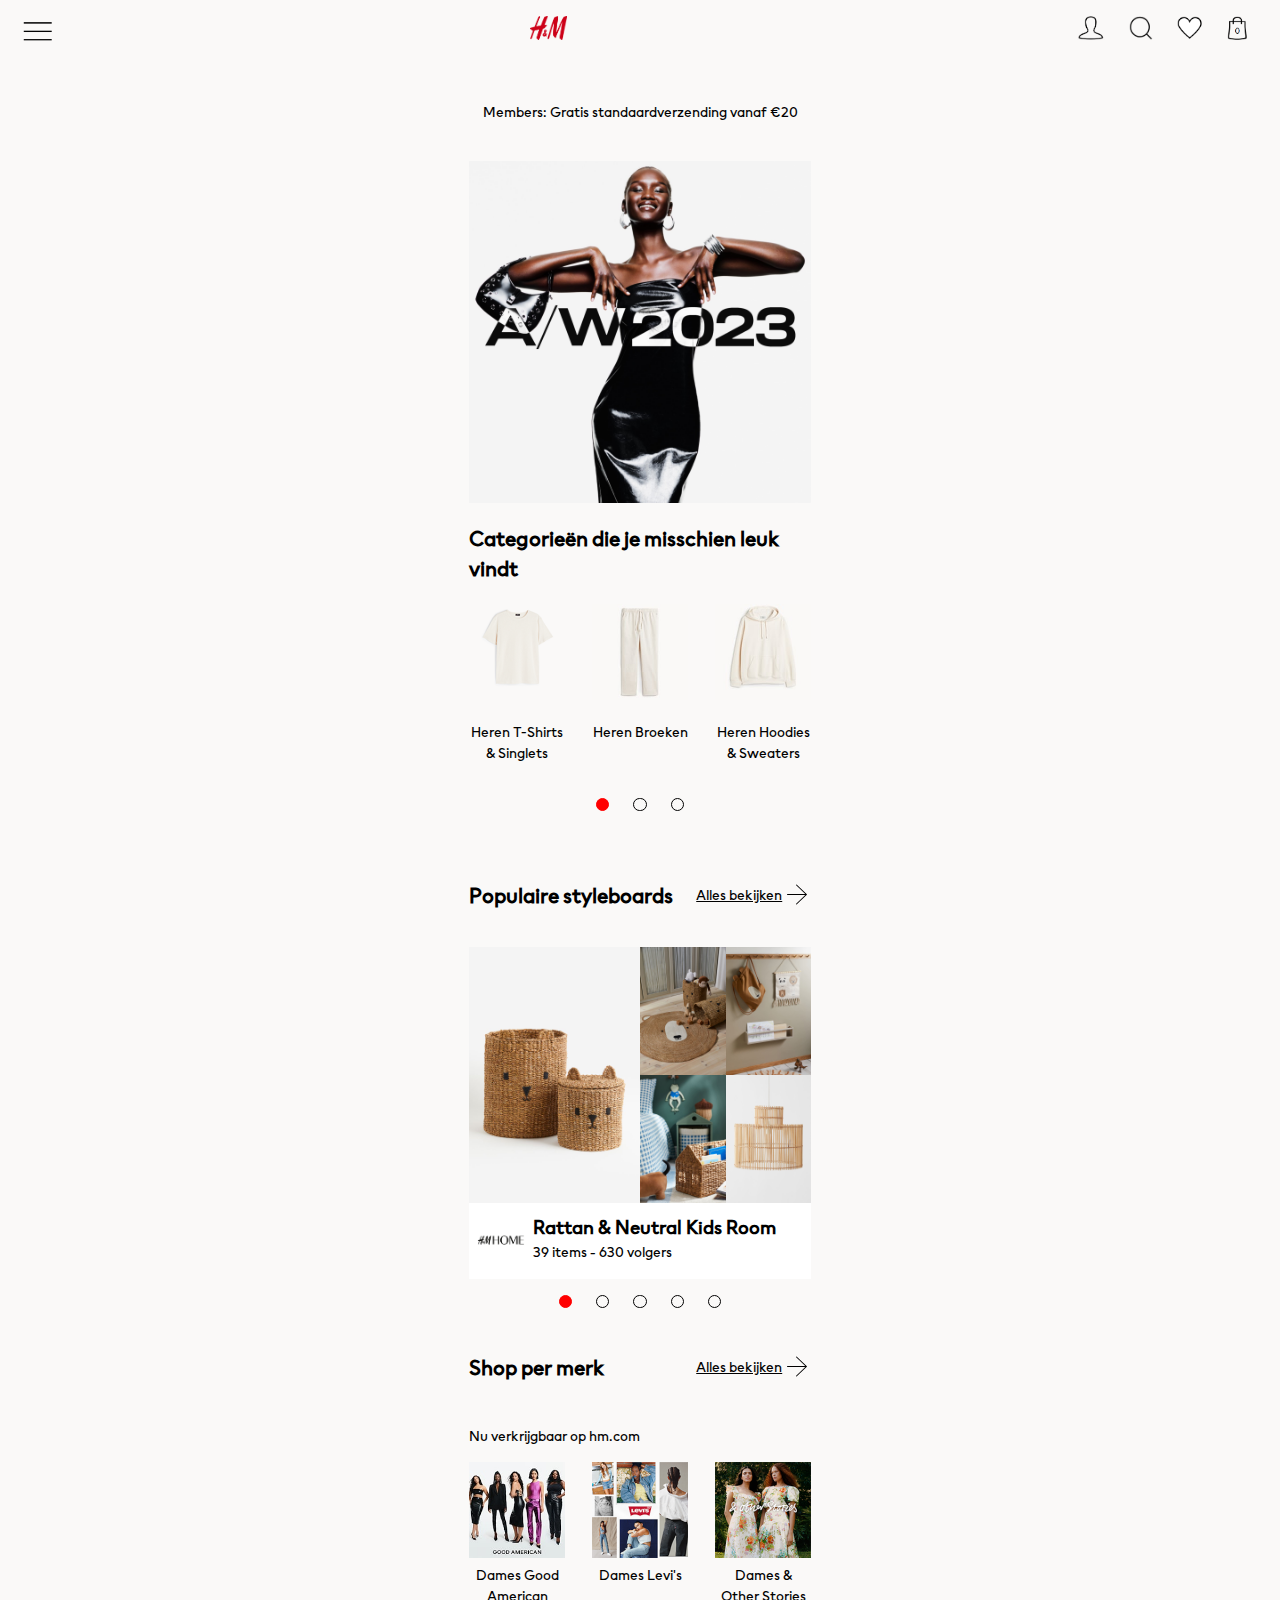
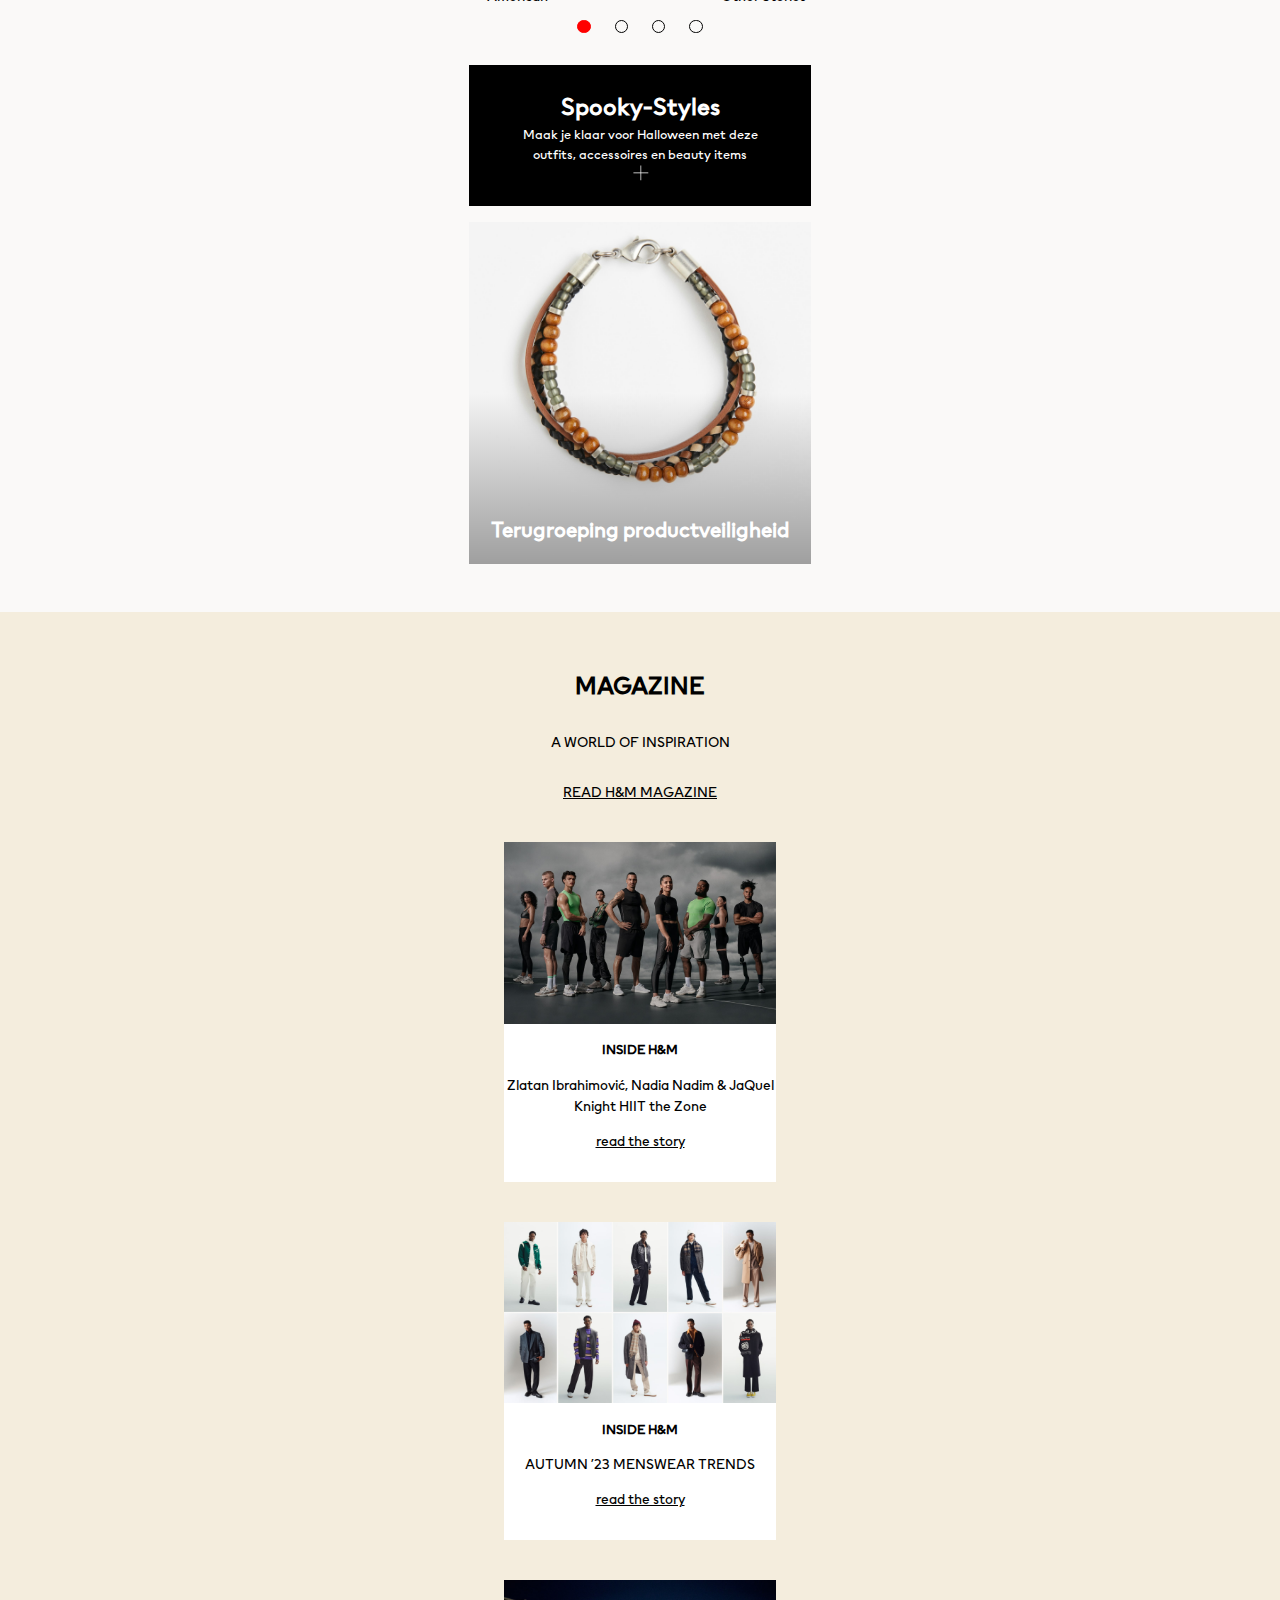
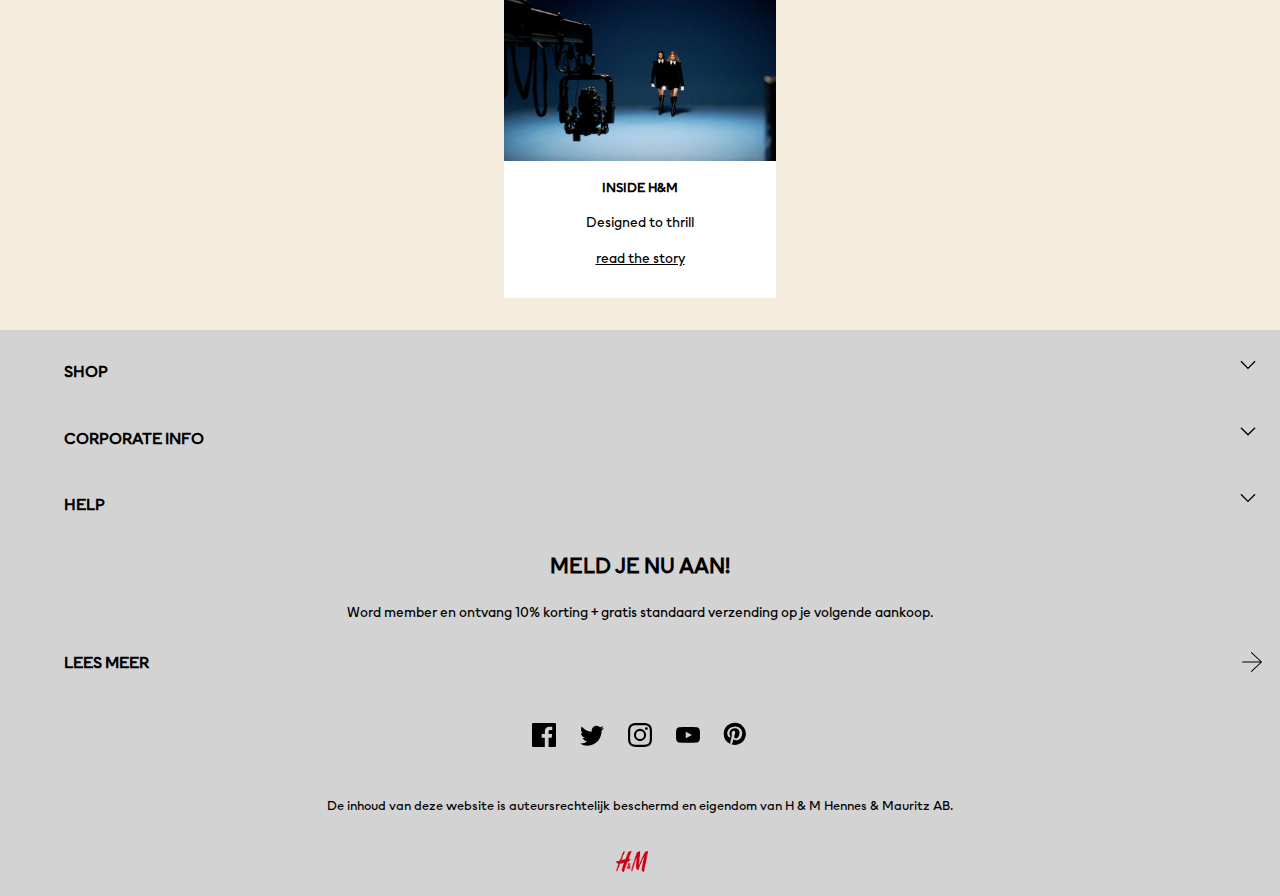
==== commit aff8e8ee: "Update index.html" ====
--- a/index.html
+++ b/index.html
@@ -18,7 +18,7 @@
 			<button><img src="images/menuicon.PNG" alt="menu"></button>
 
 		</nav>
-            <a href="index.html"><img src="images/henmlogo.PNG" alt="H&M logo"></a>
+            <a href="index.html"><img src="images/henmlogo.png" alt="H&M logo"></a>
 		<ul>
 			<section class="profiel">
 				<li><img src="images/profielicon.PNG" alt="profiel">
@@ -533,4 +533,4 @@
 </footer>
 </body>
 	
-</html>+</html>
--- a/styles/style.css
+++ b/styles/style.css
@@ -30,7 +30,7 @@
   }
   
   @font-face {
-      font-family: "HMsans";
+      font-family: "hmsans";
       src:url("/fonts/hm-sans-regular/hm-sans-regular.ttf")
   }
   
@@ -56,7 +56,7 @@
 
 
   h1, h2, h3, h4, p, a{
-      font-family: "HMsans";
+      font-family: "hmsans";
   }
   
   h1{
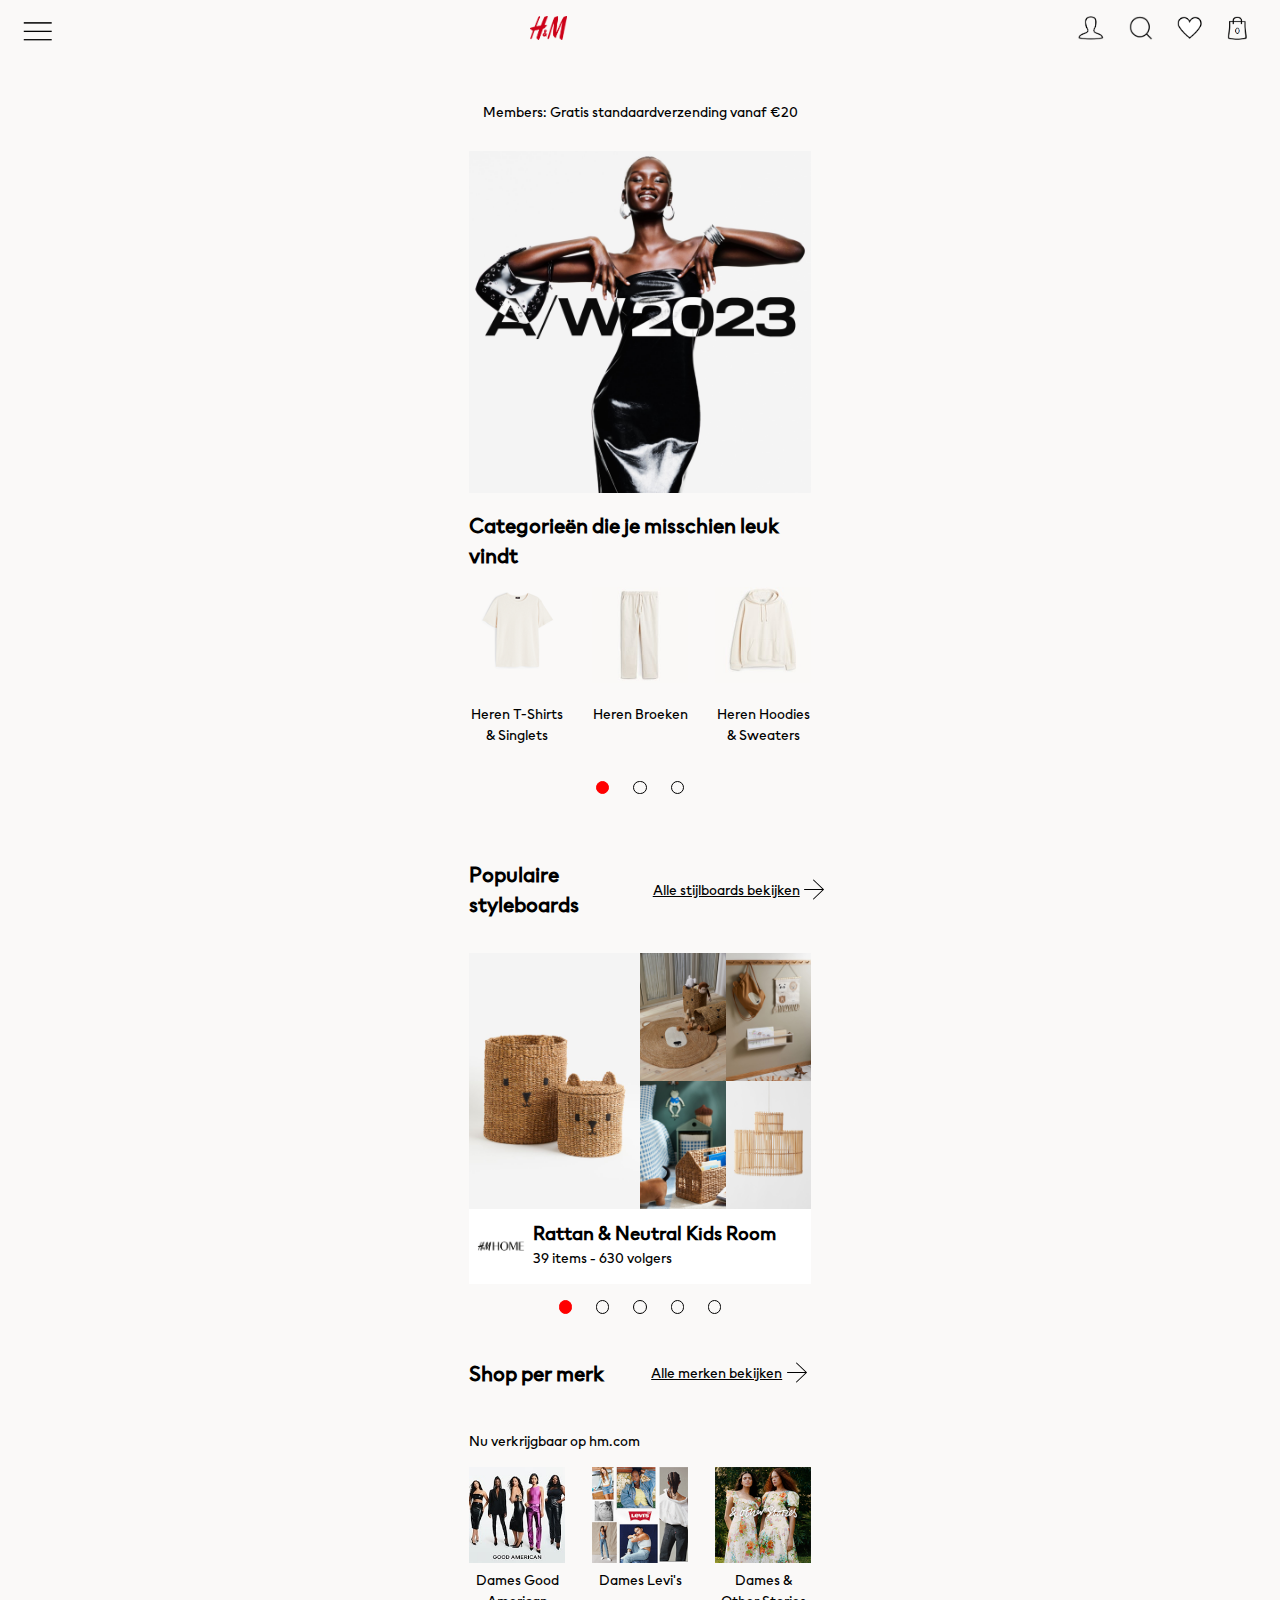
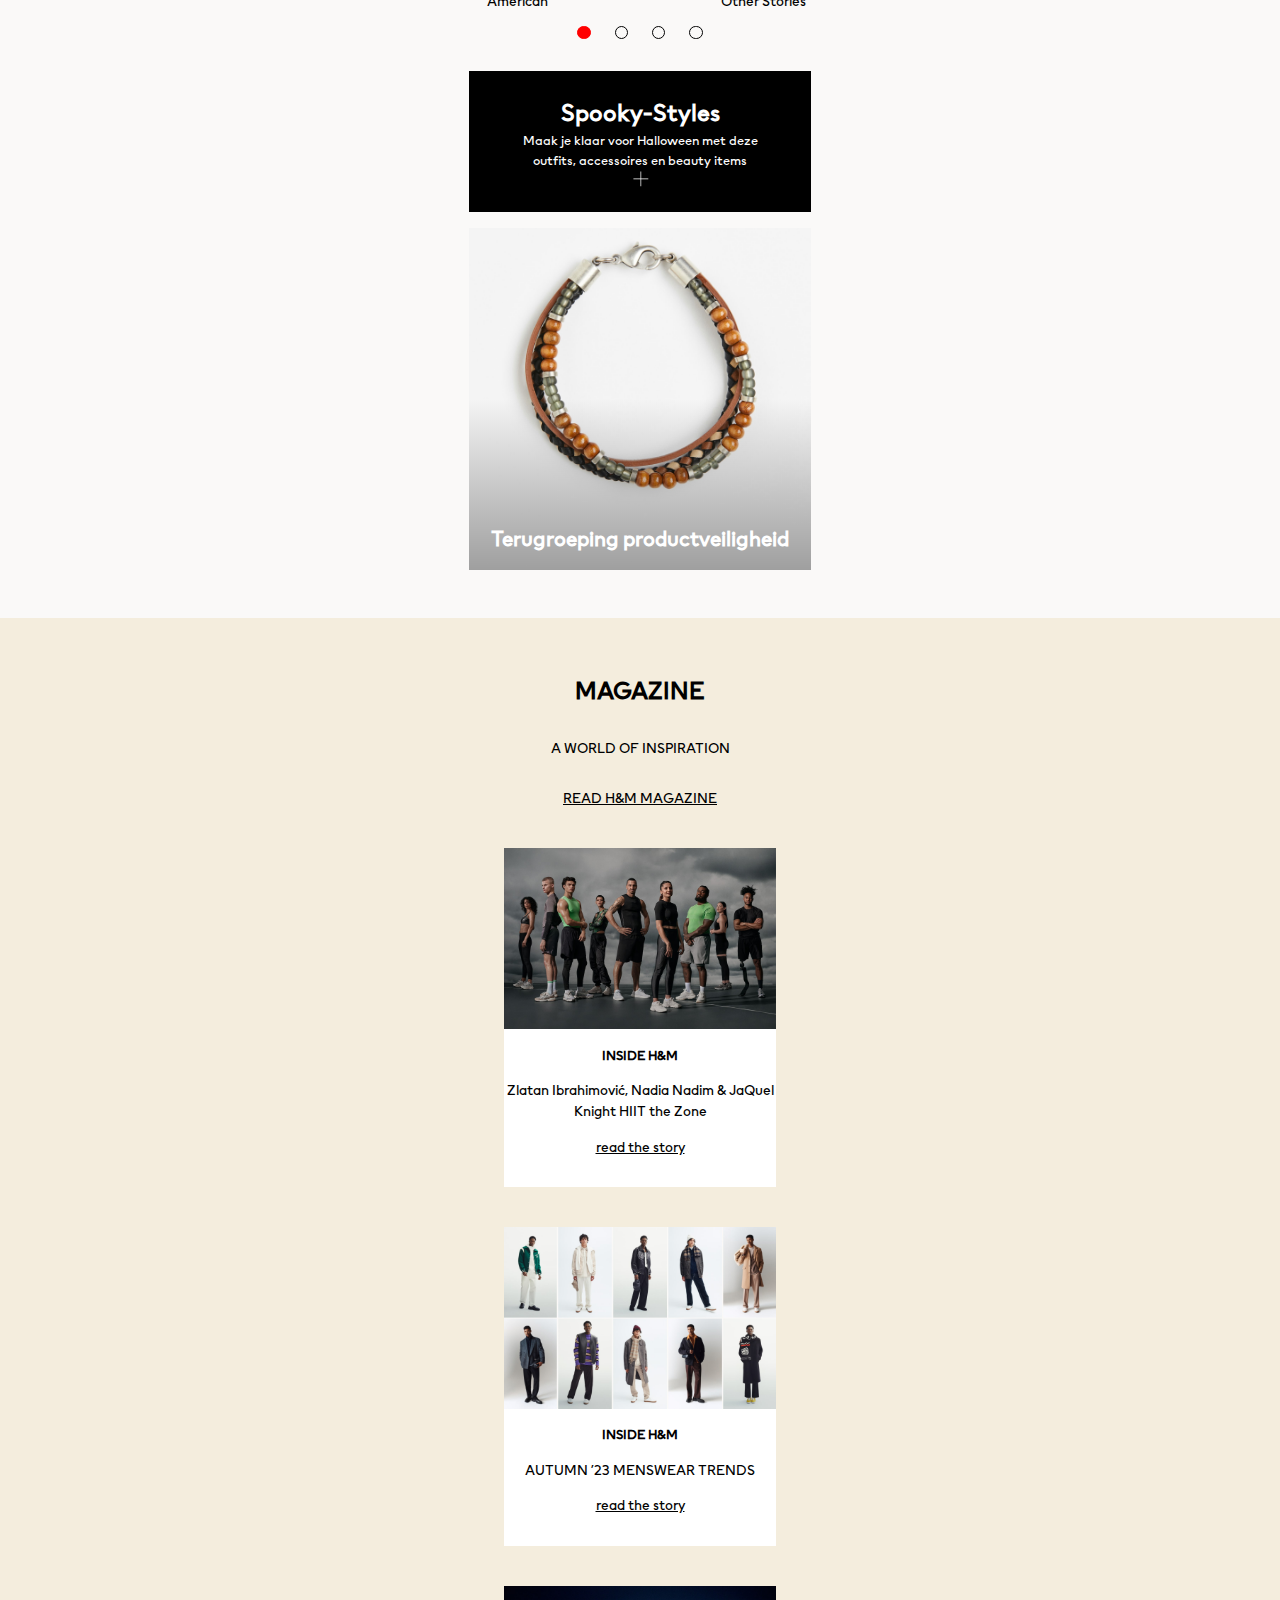
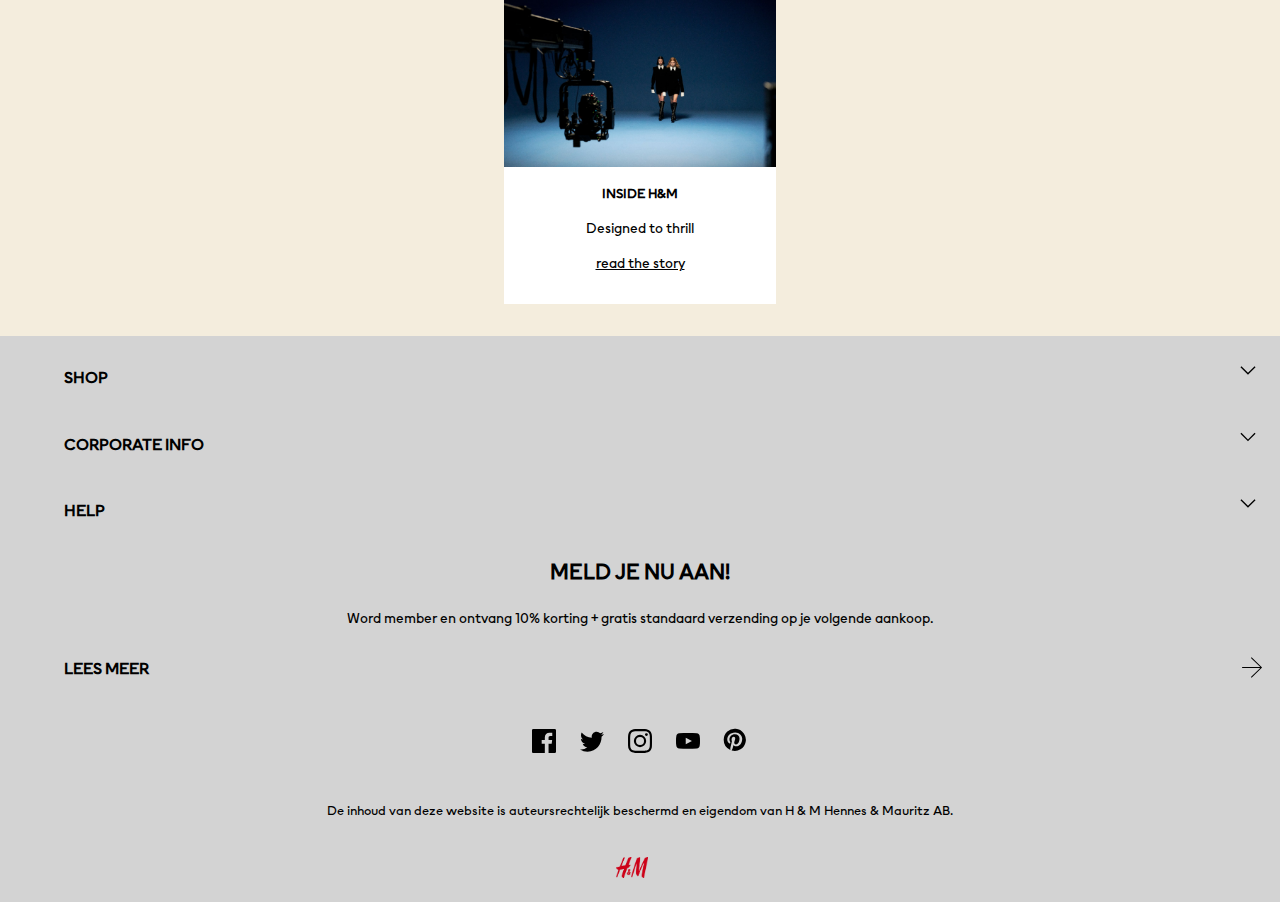
==== commit e6acdcd2: "Add files via upload" ====
--- a/index.html
+++ b/index.html
@@ -18,9 +18,10 @@
 			<button><img src="images/menuicon.PNG" alt="menu"></button>
 
 		</nav>
-            <a href="index.html"><img src="images/henmlogo.png" alt="H&M logo"></a>
+            <a href="index.html" aria-label="homescherm"><img src="images/henmlogo.png" alt="home"></a>
 		<ul>
 			<section class="profiel">
+				<h2 class="sronly">profiel en hoverable dropdown menu</h2>
 				<li><img src="images/profielicon.PNG" alt="profiel">
 				</li>
 				<section class="profieldd">
@@ -39,67 +40,68 @@
 	
 	<a href="index.html"><h2 class="members">Members: Gratis standaardverzending vanaf €20</h2></a>
 
-    <h1>A/W2023</h1>
 	<section class="block1">
-		<a href="index.html"><img src="images/mainmodel.jpg" class="img1" alt="Vrouwelijk model met een zwarte jurk. De text op de afbeelding is A/W2023.">
+		<h1 class="sronly">Welkom op de home-pagina van de H&M website</h1>
+		<a href="index.html"><img src="images/mainmodel.jpg" class="img1" alt="link naar de herfst/winter collectie van 2023">
 		</a>
 
 	</section>
 
 	<section class="tussendoor">
 
-		<h3> Categorieën die je misschien leuk vindt </h3>
+		<h2> Categorieën die je misschien leuk vindt </h2>
 		<ul>
 			<li id="stshirt">
-				<a href="index.html"><img src="images/tshirt.png" alt="wit t-shirt">
+				<a href="index.html"><img src="images/tshirt.png" alt="">
 				<p>heren t-shirts & singlets</p></a>
 			</li>
 
 			<li>
-				<a href="index.html"><img src="images/joggingbroek.jpg" alt="witte broek gemaakt van een zachte stof">
+				<a href="index.html"><img src="images/joggingbroek.jpg" alt="">
 				<p>heren broeken</p></a>
 			</li>
 
 			<li>
-				<a href="index.html"><img src="images/sweater.jpg" alt="witte sweater">
+				<a href="index.html"><img src="images/sweater.jpg" alt="">
 				<p>heren hoodies & sweaters</p></a>
 			</li>
 
 			<li id="snieuw">
-				<a href="index.html"><img src="images/nieuweitems.png" alt="een witte cirkel met hierin de tekst: Nieuwe Items">
+				<a href="index.html"><img src="images/nieuweitems.png" alt="">
 				<p>heren kleding</p></a>
 			</li>
 
 			<li>
-				<a href="index.html"><img src="images/broek.jpg" alt="witte spijkerbroek">
+				<a href="index.html"><img src="images/broek.jpg" alt="">
 				<p>heren jeans</p></a>
 			</li>
 
 			<li>
-				<a href="index.html"><img src="images/pyjama.jpg" alt="witte jas">
+				<a href="index.html"><img src="images/pyjama.jpg" alt="">
 				<p>heren jassen & mantels</p></a>
 			</li>
 
 			<li id="soverhemd">
-				<a href="index.html"><img src="images/overhemd.jpg" alt="wit overhemd">
+				<a href="index.html"><img src="images/overhemd.jpg" alt="">
 				<p>heren overhemds</p></a>
 			</li>
 
 			<li>
-				<a href="index.html"><img src="images/hnmhome.jpg" alt="witte vaas">
+				<a href="index.html"><img src="images/hnmhome.jpg" alt="">
 				<p>h&m HOME</p></a>
 			</li>
 
 			<li>
-				<a href="index.html"><img src="images/jasje.jpg" alt="witte blazer">
+				<a href="index.html"><img src="images/jasje.jpg" alt="">
 				<p>heren premium selection</p></a>
 			</li>
 		</ul>
 
 		<section class="knop">
-			<button id="rec1" class="clicked"></button>
-			<button id="rec2" class="unclicked"></button>
-			<button id="rec3" class="unclicked"></button>
+			<h2 class="sronly">knoppen om de navigatie te beheren</h2>
+			<button id="rec1" class="clicked"  aria-label="slide naar shirts broeken en hoodies"></button>
+			<button id="rec2" class="unclicked"  aria-label="slide naar nieuwe items jeans en jassen"></button>
+			<button id="rec3" class="unclicked"  aria-label="slide naar overhemds h&m home en premium"></button>
 		</section>
 			
 	</section>
@@ -107,18 +109,18 @@
 	<section class="scrollgroup2">
 		
 		<section class="titeltekst">
-			<h3>Populaire styleboards</h3>
-			<a href="index.html"><p>Alles bekijken</p></a>
+			<h2>Populaire styleboards</h2>
+			<a href="index.html"><p>Alle stijlboards bekijken</p></a>
 		</section>
 
 		<ul>
                 <li id="sgslide1">
 					<a href="index.html">
-                    <img src="images/rattan1.jpg" alt="twee rattan mandjes met een dieren-gezicht.">
-                    <img src="images/rattan2.jpg" alt="dezelfde mandjes, en een kleed van hezelfde materiaal">
-                    <img src="images/rattan3.jpg" alt="kapstok met twee rattan tasjes hieraan">
-                    <img src="images/rattan4.jpg" alt="kamer met een rattan stijl">
-                    <img src="images/rattan5.jpg" alt="rattan lampenkap">
+                    <img src="images/rattan1.jpg" alt="">
+                    <img src="images/rattan2.jpg" alt="">
+                    <img src="images/rattan3.jpg" alt="">
+                    <img src="images/rattan4.jpg" alt="">
+                    <img src="images/rattan5.jpg" alt="">
                     
                     <section>
                         <img src="images/hnmhome.jpeg" alt="">
@@ -131,11 +133,11 @@
 
                 <li id="sgslide2">
 					<a href="index.html">
-                    <img src="images/refresh1.jpg" alt="wit kleed">
-                    <img src="images/refresh2.jpg" alt="bruine wasmand">
-                    <img src="images/refresh3.jpg" alt="blauw, glazen vaasje">
-                    <img src="images/refresh4.jpg" alt="een houten nachtkastje naast een wit bed">
-                    <img src="images/refresh5.jpg" alt="een witte lamp met bruine ondersteuning">
+                    <img src="images/refresh1.jpg" alt="">
+                    <img src="images/refresh2.jpg" alt="">
+                    <img src="images/refresh3.jpg" alt="">
+                    <img src="images/refresh4.jpg" alt="">
+                    <img src="images/refresh5.jpg" alt="">
                     
                     <section>
                         <img src="images/hnmhome.jpeg" alt="">
@@ -148,11 +150,11 @@
 
                 <li id="sgslide3">
 					<a href="index.html">
-                    <img src="images/autumn1.jpg" alt="een riete mandje">
-                    <img src="images/autumn2.jpg" alt="twee mandjes en een kleed">
-                    <img src="images/autumn3.jpg" alt="zacht wit kleed">
-                    <img src="images/autumn4.jpg" alt="geel kussen">
-                    <img src="images/autumn5.jpg" alt="woonkamer met herfst kleuren">
+                    <img src="images/autumn1.jpg" alt="">
+                    <img src="images/autumn2.jpg" alt="">
+                    <img src="images/autumn3.jpg" alt="">
+                    <img src="images/autumn4.jpg" alt="">
+                    <img src="images/autumn5.jpg" alt="">
                     
                     <section>
                         <img src="images/hnmhome.jpeg" alt="">
@@ -165,11 +167,11 @@
 
                 <li id="sgslide4">
 					<a href="index.html">
-                    <img src="images/classic1.jpg" alt="spiegel met een goude rand">
-                    <img src="images/classic2.jpg" alt="twee goude bakjes">
-                    <img src="images/classic3.jpg" alt="een goude kaarsenhouder">
-                    <img src="images/classic4.jpg" alt="vaas met een marmer patroon">
-                    <img src="images/classic5.jpg" alt="goude kaarsenhouder met drie houders">
+                    <img src="images/classic1.jpg" alt="">
+                    <img src="images/classic2.jpg" alt="">
+                    <img src="images/classic3.jpg" alt="">
+                    <img src="images/classic4.jpg" alt="">
+                    <img src="images/classic5.jpg" alt="">
                     
                     <section>
                         <img src="images/hnmhome.jpeg" alt="">
@@ -182,11 +184,11 @@
 
                 <li id="sgslide5">
 					<a href="index.html">
-                    <img src="images/baby1.jpg" alt="wit slabbetje">
-                    <img src="images/baby2.jpg" alt="groene baby romper met een klein jasje">
-                    <img src="images/baby3.jpeg" alt="baby met een kleurrijke hoed">
-                    <img src="images/baby4.jpg" alt="groen gestreepte outfit voor een baby">
-                    <img src="images/baby5.jpg" alt="jasje met meerdere gekleurde plekken">
+                    <img src="images/baby1.jpg" alt="">
+                    <img src="images/baby2.jpg" alt="">
+                    <img src="images/baby3.jpeg" alt="">
+                    <img src="images/baby4.jpg" alt="">
+                    <img src="images/baby5.jpg" alt="">
                     
                     <section>
                         <img src="images/henmlogo.png" alt="">
@@ -201,6 +203,7 @@
 
 	
 	<section class="knop">
+		<h2 class="sronly">knoppen om de navigatie te beheren</h2>
 		<button id="select1" class="clicked"></button>
 		<button id="select2" class="unclicked"></button>
 		<button id="select3" class="unclicked"></button>
@@ -212,8 +215,8 @@
 	<section class="scrollgroup3">
 		
 		<section class="titeltekst">
-			<h3>Shop per merk</h3>
-			<a href="index.html"><p>Alles bekijken</p></a>
+			<h2>Shop per merk</h2>
+			<a href="index.html"><p>Alle merken bekijken</p></a>
 		</section>
 
 			<p>Nu verkrijgbaar op hm.com</p>
@@ -221,70 +224,70 @@
 		<ul>
                 <li id="merk1">
 					<a href="index.html">
-                    <img src="images/good-american.jpg" alt="4 vrouwen in zwarte kleding, en een in roze">
+                    <img src="images/good-american.jpg" alt="">
                     <p>dames good american</p>
 				</a>
                 </li>
 
                 <li>
 					<a href="index.html">
-                    <img src="images/levis.png" alt="collage van fotos van vrouwen die levi producten dragen">
+                    <img src="images/levis.png" alt="">
                     <p>dames levi's</p>
 				</a>
                 </li>
 
                 <li>
 					<a href="index.html">
-                    <img src="images/stories.png" alt="twee vrouwen in zomerjurken in een park">
+                    <img src="images/stories.png" alt="">
                     <p>dames & other stories</p>
 				</a>
                 </li>
 
                 <li id="merk2">
 					<a href="index.html">
-                    <img src="images/vans.jpg" alt="man met een bord waarop het vans logo staat">
+                    <img src="images/vans.jpg" alt="">
                     <p>heren vans</p>
 				</a>
                 </li>
 
                 <li>
 					<a href="index.html">
-                    <img src="images/arket.png" alt="man in een witte bloes en de tekst arket">
+                    <img src="images/arket.png" alt="">
                     <p>heren ARKET</p>
 				</a>
                 </li>
 
                 <li>
 					<a href="index.html">
-                    <img src="images/reima.png" alt="blij kind in een winter jas, met de tekst reima">
+                    <img src="images/reima.png" alt="">
                     <p>kinderen reima</p>
 				</a>
                 </li>
 
                 <li id="merk3">
 					<a href="index.html">
-                    <img src="images/kinderarket.jpg" alt="kind in een nette blauwe jas, met de tekst arket">
+                    <img src="images/kinderarket.jpg" alt="">
                     <p>kinderen ARKET</p>
 				</a>
                 </li>
 
                 <li>
 					<a href="index.html">
-                    <img src="images/fila.png" alt="twee kinderen in fila kleding. het fila logo staat groot boven hen op geplakt.">
+                    <img src="images/fila.png" alt="">
                     <p>kinderen FILA</p>
 				</a>
                 </li>
 
                 <li>
 					<a href="index.html">
-                    <img src="images/homearket.jpg" alt="tafel met een aantal blauwe borden en een blauwe vaas, met de tekst arket">
+                    <img src="images/homearket.jpg" alt="">
                     <p>H&M HOME ARKET</p>
 				</a>
                 </li>
 
                 <li id="merk4">
 					<a href="index.html">
-                    <img src="images/postery.jpg" alt="vrolijk gedecoreerde woonkamer, met de tekst postery">
+                    <img src="images/postery.jpg" alt="">
                     <p>H&M HOME postery</p>
 				</a>
                 </li>
@@ -292,6 +295,7 @@
 		</ul>
 
 		<section class="knop">
+			<h2 class="sronly">knoppen om de navigatie te beheren</h2>
 			<button id="mknop1" class="clicked"></button>
 			<button id="mknop2" class="unclicked"></button>
 			<button id="mknop3" class="unclicked"></button>
@@ -303,14 +307,14 @@
 
 
 	<section class="spooky">
-
+		<h2 class="sronly">clickable dropdown menu</h2>
 		<section>
 			<h2>spooky-styles</h2>
 			<p>Maak je klaar voor Halloween met deze outfits, accessoires en beauty items</p>
 		</section>
 
 		<section>
-			<ul class="closed">
+			<ul class="hidden">
                     <li>
 						<a href="index.html">
                         <h2>Dames</h2>
@@ -355,18 +359,20 @@
     <a href="index.html" class="ablock"> 
         <section class="block2">
 
-            <section></section>
+            <section>
+				<h2 class="sronly">link met informatie over 'Terugroeping productveiligheid'</h2>
+			</section>
             
-            <h3>Terugroeping productveiligheid</h3>
+            <h2>Terugroeping productveiligheid</h2>
             
-            <img src="images/recalled.jpg" class="img2" alt="Een armband met een aantal bruine bedeltjes.">
+            <img src="images/recalled.jpg" class="img2" alt="">
 
         </section>
     </a>
 
 
 	<section class="lastpart">
-
+		<h2 class="sronly">3 links naar verschillende artikelen van het h&m magazine</h2>
 		<section class="magazine">
             <a href="index.html">
                 <h2>magazine</h2>
@@ -412,8 +418,10 @@
 <footer>
 
 	<section id="shop">
+		<h2 class="sronly">clickable dropdown menu</h2>
 		<article><h2>shop</h2><img src="images/dropdwn.svg" alt=""></article>
-		<section class="closed">
+		<section class="hidden">
+			<h2 class="sronly">uitgeklapt dropdown menu</h2>
 			<ul>
 				<li>
 					<a href="index.html">dames</a>
@@ -444,8 +452,10 @@
 	</section>
 
 	<section id="corp">
+		<h2 class="sronly">clickable dropdown menu</h2>
 		<article><h2>corporate info</h2><img src="images/dropdwn.svg" alt=""></article>
-		<section class="closed">
+		<section class="hidden">
+			<h2 class="sronly">uitgeklapt dropdown menu</h2>
 			<ul>
 				<li>
 					<a href="index.html">carriére</a>
@@ -470,8 +480,10 @@
 		</section>
 
 		<section id="help">
+			<h2 class="sronly">clickable dropdown menu</h2>
 			<article><h2>help</h2><img src="images/dropdwn.svg" alt=""></article>
-			<section class="closed">
+			<section class="hidden">
+				<h2 class="sronly">uitgeklapt dropdown menu</h2>
 				<ul>
 					<li>
 						<a href="index.html">klantenservice</a>
@@ -504,13 +516,14 @@
 			</section>
 		</section>
 
-
 	<h3>meld je nu aan!</h3>
 	<p>Word member en ontvang 10% korting + gratis standaard verzending op je volgende aankoop. </p>
 
+
 	<a href="index.html" class="lees"><h2>lees meer</h2> <img src="images/pijltje.svg" alt=""></a>
 
 	<section class="socialmedia">
+		<h2 class="sronly">links naar alle verschillende social media van H&M</h2>
         <a href="index.html"><img src="images/fb.svg" alt="facebook"></a>
         <a href="index.html"><img src="images/twitter.svg" alt="twitter"></a>
         <a href="index.html"><img src="images/instagram.svg" alt="instagram"></a>
@@ -521,6 +534,7 @@
 	<p id="bron">De inhoud van deze website is auteursrechtelijk beschermd en eigendom van H & M Hennes & Mauritz AB.</p>
 	
 	<article class="eindplaatje">
+		<h2 class="sronly">het h&m logo</h2>
 		<img src="images/henmlogo.png" alt="">
 	</article>
 
--- a/styles/style.css
+++ b/styles/style.css
@@ -31,7 +31,7 @@
   
   @font-face {
       font-family: "hmsans";
-      src:url("/fonts/hm-sans-regular/hm-sans-regular.ttf")
+      src:url("../fonts/hm-sans-regular/hm-sans-regular.ttf")
   }
   
   html{
@@ -46,6 +46,17 @@
       scroll-behavior: smooth;
   }
   
+  .sronly{
+    
+  /* https://webaim.org/techniques/css/invisiblecontent/*/
+
+    position:absolute;
+    left:-10000px;
+    top:auto;
+    width:1px;
+    height:1px;
+    overflow:hidden;
+ }
   
   /****************/
   /*     TEXT     */
@@ -99,6 +110,10 @@
       padding: 0;
       margin: 0;
   }
+
+  .titeltekst h2{
+    font-size: 1.3em;
+  }
   
   .titeltekst p{
       text-decoration: underline;
@@ -108,7 +123,7 @@
   .titeltekst p::after{
       content: "";
       display: inline;
-      background: url(/images/pijltje.svg) no-repeat;
+      background: url("../images/pijltje.svg") no-repeat;
       background-position: center center;
       padding: 0 1em;
   }
@@ -271,6 +286,7 @@
   /******************************/
   /*   section eerste blokje    */
   /******************************/
+
   .block1{
       display: flex;
       height: var(--general-size);
@@ -308,6 +324,10 @@
   
   .tussendoor img{
       width: 6em;
+  }
+
+  .tussendoor h2{
+    font-size: 1.3em
   }
   
   .tussendoor p{
@@ -474,17 +494,17 @@
   
   .spooky section:first-of-type::after{
       content: "";
-      background: url(/images/plus.svg) no-repeat;
+      background: url("../images/plus.svg") no-repeat;
       background-position: center center;
       padding: 0 2em;
   }
   
   .min section:first-of-type::after{
-    background: url(/images/min.svg) no-repeat;
+    background: url("../images/min.svg") no-repeat;
     background-position: center center;
   }
 
-  .closed{
+  .hidden{
       display: none;
       list-style-type: none;
       margin: 0;
@@ -548,12 +568,13 @@
       z-index: 2;
   }
   
-  .block2 h3{
+  .block2 h2{
       grid-column: 1/-1;
       grid-row: 6/6;
       text-align: center;
       color: var(--color-other1);
       z-index: 3;
+      font-size: 1.3em;
   }
   
   /******************************/
